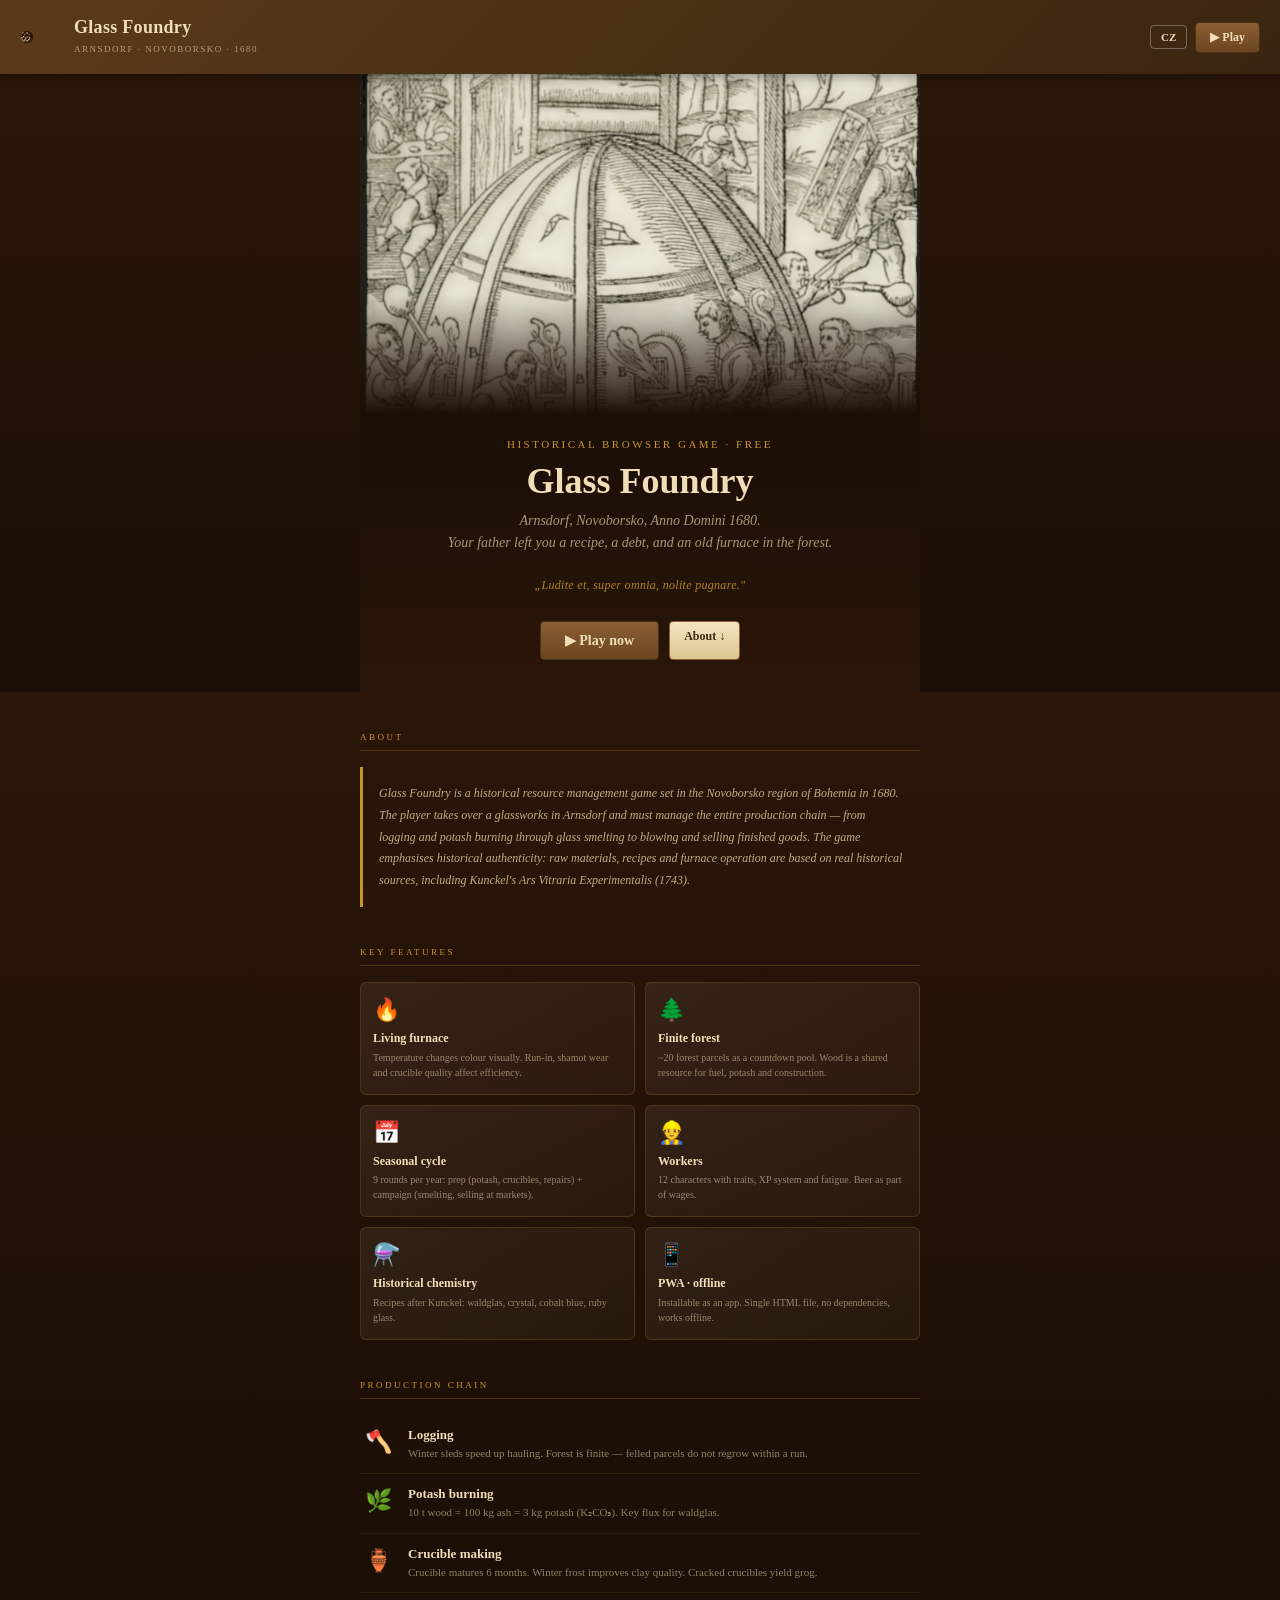
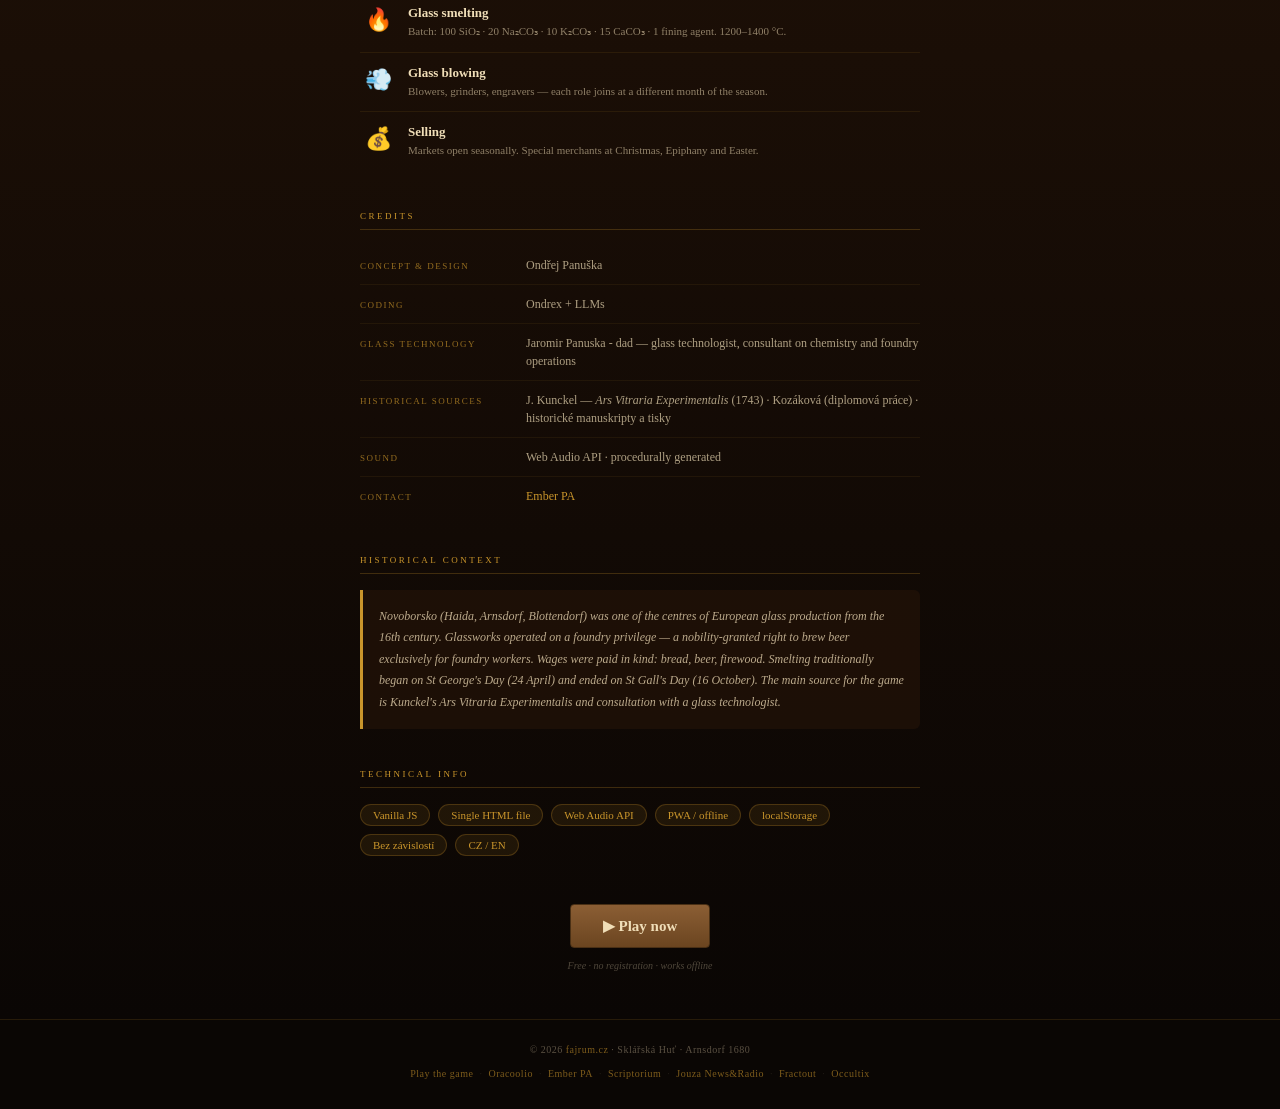
==== about.html @ 813b43d5 "Update about.html" ====
<!DOCTYPE html>
<html lang="cs">
<head>
<meta charset="UTF-8">
<meta name="viewport" content="width=device-width, initial-scale=1.0">

<!-- SEO -->
<title>Sklářská Huť — Středověká sklářská strategie | fajrum.cz</title>
<meta name="description" content="Sklářská Huť je prohlížečová historická hra zasazená do Novoborska roku 1680. Buduj sklárnu od těžby dřeva a písku až po prodej luxusního skla. Zdarma, bez instalace.">
<meta name="keywords" content="sklářská huť, historická hra, sklářství, středověká strategie, Novoborsko, Arnsdorf, resource management, browser game, česká hra">
<meta name="author" content="fajrum.cz">
<meta name="robots" content="index, follow">
<link rel="canonical" href="https://fajrum.cz/about.html">

<!-- Open Graph -->
<meta property="og:type" content="website">
<meta property="og:url" content="https://fajrum.cz/about.html">
<meta property="og:title" content="Sklářská Huť — Středověká sklářská strategie">
<meta property="og:description" content="Buduj sklárnu v Arnsdorfu roku 1680. Od těžby dřeva po luxusní benátské sklo. Historicky autentická browser hra zdarma.">
<meta property="og:image" content="https://fajrum.cz/intro.jpg">
<meta property="og:locale" content="cs_CZ">
<meta property="og:locale:alternate" content="en_US">
<meta property="og:site_name" content="fajrum.cz">

<!-- Twitter Card -->
<meta name="twitter:card" content="summary_large_image">
<meta name="twitter:title" content="Sklářská Huť — Středověká sklářská strategie">
<meta name="twitter:description" content="Buduj sklárnu v Arnsdorfu roku 1680. Browser hra zdarma.">
<meta name="twitter:image" content="https://fajrum.cz/intro.jpg">

<!-- PWA -->
<link rel="manifest" href="manifest.json">
<meta name="theme-color" content="#3a2510">
<link rel="apple-touch-icon" href="icons/icon-192.png">

<!-- Structured Data -->
<script type="application/ld+json">
{
  "@context": "https://schema.org",
  "@type": "VideoGame",
  "name": "Sklářská Huť",
  "description": "Historická resource management hra zasazená do Novoborska roku 1680. Buduj sklárnu od těžby dřeva a výroby potaše až po foukání a prodej luxusního skla.",
  "url": "https://fajrum.cz/",
  "genre": ["Strategy", "Simulation", "Historical"],
  "gamePlatform": "Web Browser",
  "applicationCategory": "Game",
  "operatingSystem": "Any",
  "offers": {
    "@type": "Offer",
    "price": "0",
    "priceCurrency": "CZK"
  },
  "author": {
    "@type": "Organization",
    "name": "fajrum.cz",
    "url": "https://fajrum.cz"
  },
  "inLanguage": ["cs", "en"],
  "image": "https://fajrum.cz/intro.jpg"
}
</script>

<style>
:root {
  --bg: #f4e4c1;
  --bg2: #e8d5a3;
  --ink: #3a2a14;
  --warm: #8b5e34;
  --gold: #c9952b;
  --dark: #2a1608;
  --light: #f0deb8;
  --ok: #4a7a3a;
}

* { box-sizing: border-box; margin: 0; padding: 0; }

body {
  background: var(--dark);
  color: var(--ink);
  font-family: 'Palatino Linotype', 'Book Antiqua', Georgia, serif;
  min-height: 100vh;
}

/* ── HEADER ── */
.site-header {
  background: linear-gradient(135deg, #5a3a1a, #3a2510);
  padding: 16px 20px;
  display: flex;
  align-items: center;
  justify-content: space-between;
  position: sticky;
  top: 0;
  z-index: 100;
  box-shadow: 0 2px 12px rgba(0,0,0,.4);
}

.header-logo {
  display: flex;
  align-items: center;
  gap: 12px;
  text-decoration: none;
  color: var(--light);
}

.header-logo svg { width: 42px; height: 42px; flex-shrink: 0; }

.header-logo-text h1 {
  font-size: 18px;
  font-weight: 700;
  letter-spacing: 0.3px;
  line-height: 1.1;
}

.header-logo-text small {
  font-size: 9px;
  opacity: 0.6;
  letter-spacing: 1.5px;
  text-transform: uppercase;
}

.header-actions {
  display: flex;
  gap: 8px;
  align-items: center;
}

.btn {
  padding: 7px 14px;
  border-radius: 4px;
  border: 1px solid var(--warm);
  background: linear-gradient(180deg, var(--bg), #dcc690);
  color: var(--ink);
  cursor: pointer;
  font-family: inherit;
  font-size: 12px;
  font-weight: 600;
  text-decoration: none;
  display: inline-block;
  transition: filter .15s;
}

.btn:hover { filter: brightness(1.08); }

.btn-primary {
  background: linear-gradient(180deg, var(--warm), #6b4520);
  color: var(--light);
  border-color: #4a3015;
}

.lang-btn {
  background: transparent;
  border: 1px solid rgba(255,255,255,.3);
  color: var(--light);
  padding: 5px 10px;
  font-size: 11px;
}

/* ── HERO ── */
.hero {
  background: linear-gradient(180deg, var(--dark) 0%, #1a0e06 100%);
  padding: 0;
  display: flex;
  flex-direction: column;
  align-items: center;
}

.hero-image-wrap {
  width: 100%;
  max-width: 560px;
  position: relative;
  overflow: hidden;
}

.hero-image-wrap img {
  width: 100%;
  display: block;
  max-height: 340px;
  object-fit: cover;
  object-position: center 30%;
}

.hero-image-wrap::after {
  content: '';
  position: absolute;
  bottom: 0; left: 0; right: 0;
  height: 120px;
  background: linear-gradient(transparent, #1a0e06);
}

.hero-text {
  background: linear-gradient(180deg, #1a0e06, var(--dark));
  width: 100%;
  max-width: 560px;
  padding: 24px 24px 32px;
  text-align: center;
}

.hero-tagline {
  font-size: 11px;
  letter-spacing: 2.5px;
  text-transform: uppercase;
  color: var(--gold);
  margin-bottom: 12px;
}

.hero-title {
  font-size: 36px;
  color: var(--light);
  line-height: 1.1;
  margin-bottom: 8px;
}

.hero-subtitle {
  font-size: 14px;
  color: rgba(240,222,184,.65);
  line-height: 1.6;
  margin-bottom: 24px;
  font-style: italic;
}

.hero-quote {
  font-size: 12px;
  color: var(--gold);
  font-style: italic;
  letter-spacing: 0.3px;
  margin-bottom: 28px;
  opacity: .85;
}

.hero-cta {
  display: flex;
  gap: 10px;
  justify-content: center;
  flex-wrap: wrap;
}

/* ── MAIN CONTENT ── */
.main {
  background: linear-gradient(180deg, var(--dark), #0a0604);
  padding: 0 16px 48px;
  display: flex;
  flex-direction: column;
  align-items: center;
}

.section {
  width: 100%;
  max-width: 560px;
  margin-top: 40px;
}

.section-label {
  font-size: 9px;
  letter-spacing: 2.5px;
  text-transform: uppercase;
  color: var(--gold);
  margin-bottom: 16px;
  padding-bottom: 8px;
  border-bottom: 1px solid rgba(201,149,43,.25);
}

/* Karty vlastností */
.features {
  display: grid;
  grid-template-columns: 1fr 1fr;
  gap: 10px;
}

.feature-card {
  background: linear-gradient(145deg, rgba(244,228,193,.08), rgba(232,213,163,.04));
  border: 1px solid rgba(201,149,43,.2);
  border-radius: 6px;
  padding: 14px 12px;
}

.feature-icon { font-size: 22px; margin-bottom: 8px; }

.feature-title {
  font-size: 12px;
  font-weight: 700;
  color: var(--light);
  margin-bottom: 4px;
  line-height: 1.2;
}

.feature-desc {
  font-size: 10px;
  color: rgba(240,222,184,.55);
  line-height: 1.5;
}

/* Timeline výroby */
.chain {
  display: flex;
  flex-direction: column;
  gap: 0;
}

.chain-step {
  display: flex;
  align-items: flex-start;
  gap: 12px;
  padding: 12px 0;
  border-bottom: 1px solid rgba(201,149,43,.1);
}

.chain-step:last-child { border-bottom: none; }

.chain-icon {
  font-size: 22px;
  width: 36px;
  flex-shrink: 0;
  text-align: center;
  margin-top: 2px;
}

.chain-body {}

.chain-title {
  font-size: 13px;
  font-weight: 700;
  color: var(--light);
  margin-bottom: 2px;
}

.chain-desc {
  font-size: 11px;
  color: rgba(240,222,184,.55);
  line-height: 1.5;
}

/* Historický kontext */
.history-block {
  background: rgba(42,22,8,.5);
  border-left: 3px solid var(--gold);
  border-radius: 0 6px 6px 0;
  padding: 16px;
  font-size: 12px;
  line-height: 1.8;
  color: rgba(240,222,184,.75);
  font-style: italic;
}

/* Technické info */
.tech-list {
  display: flex;
  flex-wrap: wrap;
  gap: 8px;
}

.tech-pill {
  background: rgba(201,149,43,.1);
  border: 1px solid rgba(201,149,43,.25);
  border-radius: 20px;
  padding: 4px 12px;
  font-size: 11px;
  color: var(--gold);
}

/* Footer */
.site-footer {
  background: #0a0604;
  border-top: 1px solid rgba(201,149,43,.15);
  padding: 24px 20px;
  text-align: center;
  font-size: 10px;
  color: rgba(240,222,184,.35);
  letter-spacing: 0.5px;
}

.site-footer a {
  color: rgba(201,149,43,.6);
  text-decoration: none;
  transition: color .2s, text-shadow .2s;
}

.site-footer a:hover {
  color: #f0deb8;
  text-shadow: 0 0 8px rgba(201,149,43,.7), 0 0 20px rgba(201,149,43,.3);
}

.footer-links {
  display: flex;
  flex-wrap: wrap;
  justify-content: center;
  margin-top: 8px;
  line-height: 2.2;
}

.footer-sep {
  margin: 0 6px;
  opacity: .25;
}

/* Credits */
.credits-grid {
  display: flex;
  flex-direction: column;
}

.credit-row {
  display: flex;
  align-items: baseline;
  gap: 16px;
  padding: 10px 0;
  border-bottom: 1px solid rgba(201,149,43,.08);
  font-size: 12px;
}

.credit-row:last-child { border-bottom: none; }

.credit-role {
  min-width: 150px;
  flex-shrink: 0;
  font-size: 9px;
  letter-spacing: 1.5px;
  text-transform: uppercase;
  color: var(--gold);
  opacity: .7;
}

.credit-name {
  color: rgba(240,222,184,.7);
  line-height: 1.5;
}

.credit-name a {
  color: var(--gold);
  text-decoration: none;
  transition: color .2s, text-shadow .2s;
}

.credit-name a:hover {
  color: #f0deb8;
  text-shadow: 0 0 8px rgba(201,149,43,.6);
}

@media (max-width: 400px) {
  .features { grid-template-columns: 1fr; }
  .hero-title { font-size: 28px; }
}
</style>
</head>
<body>

<!-- HEADER -->
<header class="site-header">
  <a href="index.html" class="header-logo" aria-label="Sklářská Huť — domů">
    <svg viewBox="0 0 320 108" xmlns="http://www.w3.org/2000/svg">
      <defs><clipPath id="crcA"><circle cx="54" cy="54" r="48"/></clipPath></defs>
      <circle cx="54" cy="54" r="48" fill="#2a1608"/>
      <g clip-path="url(#crcA)">
        <g stroke="#c9952b" stroke-width="1.4" fill="none">
          <line x1="20" y1="22" x2="36" y2="35"/><line x1="36" y1="35" x2="54" y2="24"/>
          <line x1="54" y1="24" x2="72" y2="35"/><line x1="36" y1="35" x2="28" y2="52"/>
          <line x1="28" y1="52" x2="14" y2="60"/><line x1="28" y1="52" x2="44" y2="62"/>
          <line x1="44" y1="62" x2="58" y2="52"/><line x1="58" y1="52" x2="72" y2="60"/>
          <line x1="58" y1="52" x2="72" y2="35"/><line x1="44" y1="62" x2="38" y2="76"/>
          <line x1="38" y1="76" x2="54" y2="82"/><line x1="54" y1="82" x2="68" y2="74"/>
          <line x1="68" y1="74" x2="72" y2="60"/><line x1="14" y1="60" x2="16" y2="76"/>
          <line x1="16" y1="76" x2="30" y2="84"/><line x1="30" y1="84" x2="38" y2="76"/>
        </g>
        <g fill="#f0deb8" stroke="#1a0e06" stroke-width="0.9">
          <circle cx="20" cy="22" r="6"/><circle cx="54" cy="24" r="6"/>
          <circle cx="28" cy="52" r="6"/><circle cx="14" cy="60" r="6"/>
          <circle cx="44" cy="62" r="6"/><circle cx="72" cy="60" r="6"/>
          <circle cx="38" cy="76" r="6"/><circle cx="54" cy="82" r="6"/>
          <circle cx="68" cy="74" r="6"/><circle cx="16" cy="76" r="6"/>
          <circle cx="30" cy="84" r="6"/>
        </g>
        <g fill="#c9952b">
          <circle cx="36" cy="35" r="4"/><circle cx="72" cy="35" r="4"/>
          <circle cx="58" cy="52" r="4"/><circle cx="54" cy="82" r="4"/>
        </g>
      </g>
      <circle cx="54" cy="54" r="48" fill="none" stroke="#8b5e34" stroke-width="1.5"/>
    </svg>
    <div class="header-logo-text">
      <h1 id="hdr-title">Sklářská Huť</h1>
      <small id="hdr-sub">Arnsdorf · Novoborsko · 1680</small>
    </div>
  </a>
  <div class="header-actions">
    <button class="btn lang-btn" onclick="toggleLang()" id="lang-toggle">EN</button>
    <a href="index.html" class="btn btn-primary" id="play-btn">▶ Hrát</a>
  </div>
</header>

<!-- HERO -->
<section class="hero">
  <div class="hero-image-wrap">
    <img src="intro.jpg" alt="Historická rytina středověké sklářské hutě" width="560" height="480"
         onerror="this.parentElement.style.display='none'">
  </div>
  <div class="hero-text">
    <div class="hero-tagline" id="hero-tagline">Historická browser hra · zdarma</div>
    <h2 class="hero-title" id="hero-title">Sklářská Huť</h2>
    <p class="hero-subtitle" id="hero-subtitle">
      Arnsdorf, Novoborsko, Anno Domini 1680.<br>
      Otec ti zanechal recept, dluh a starou pec v lese.
    </p>
    <p class="hero-quote">„Ludite et, super omnia, nolite pugnare."</p>
    <div class="hero-cta">
      <a href="index.html" class="btn btn-primary" style="font-size:14px;padding:10px 24px;" id="cta-play">▶ Spustit hru</a>
      <a href="#about" class="btn" id="cta-about">O hře ↓</a>
    </div>
  </div>
</section>

<!-- MAIN -->
<main class="main" id="about">

  <!-- O hře -->
  <div class="section">
    <div class="section-label" id="sec-about-label">O hře</div>
    <div class="history-block" id="about-text">
      Sklářská Huť je historická resource management hra zasazená do severočeského Novoborska
      roku 1680. Hráč přebírá vedení sklárny v Arnsdorfu a musí zvládnout celý výrobní řetězec —
      od těžby dřeva a výroby potaše přes tavení skloviny až po foukání a prodej hotových výrobků.
      Hra klade důraz na historickou autentičnost: suroviny, receptury i provoz pece vycházejí
      ze skutečných historických pramenů, včetně Kunckelovy <em>Ars Vitraria Experimentalis</em> (1743).
    </div>
  </div>

  <!-- Klíčové vlastnosti -->
  <div class="section">
    <div class="section-label" id="sec-features-label">Klíčové vlastnosti</div>
    <div class="features">
      <div class="feature-card">
        <div class="feature-icon">🔥</div>
        <div class="feature-title" id="f1-title">Živá pec</div>
        <div class="feature-desc" id="f1-desc">Teplota vizuálně mění barvu. Zaběhnutost, šamot a kvalita pánve ovlivňují účinnost.</div>
      </div>
      <div class="feature-card">
        <div class="feature-icon">🌲</div>
        <div class="feature-title" id="f2-title">Konečný les</div>
        <div class="feature-desc" id="f2-desc">~20 parcel lesa jako odpočítávající zásobník. Dřevo je sdílený zdroj pro palivo, potaš i stavbu.</div>
      </div>
      <div class="feature-card">
        <div class="feature-icon">📅</div>
        <div class="feature-title" id="f3-title">Sezónní cyklus</div>
        <div class="feature-desc" id="f3-desc">9 kol ročně: příprava (potaš, pánve, opravy) + kampaň (tavení, prodej na trzích).</div>
      </div>
      <div class="feature-card">
        <div class="feature-icon">👷</div>
        <div class="feature-title" id="f4-title">Dělníci</div>
        <div class="feature-desc" id="f4-desc">12 postav s vlastnostmi, XP systémem a únavou. Pivo jako součást mzdy.</div>
      </div>
      <div class="feature-card">
        <div class="feature-icon">⚗️</div>
        <div class="feature-title" id="f5-title">Historická chemie</div>
        <div class="feature-desc" id="f5-desc">Receptury dle Kunckela: waldglas, křišťál, kobaltová modř, rubínové sklo.</div>
      </div>
      <div class="feature-card">
        <div class="feature-icon">📱</div>
        <div class="feature-title" id="f6-title">PWA · offline</div>
        <div class="feature-desc" id="f6-desc">Instalovatelná jako app. Jeden HTML soubor, žádné závislosti, funguje offline.</div>
      </div>
    </div>
  </div>

  <!-- Výrobní řetězec -->
  <div class="section">
    <div class="section-label" id="sec-chain-label">Výrobní řetězec</div>
    <div class="chain">
      <div class="chain-step">
        <div class="chain-icon">🪓</div>
        <div class="chain-body">
          <div class="chain-title" id="c1-title">Těžba dřeva</div>
          <div class="chain-desc" id="c1-desc">Zimní sáně zrychlují svoz. Les je konečný — každá pokácená parcela se nepromítne zpět.</div>
        </div>
      </div>
      <div class="chain-step">
        <div class="chain-icon">🌿</div>
        <div class="chain-body">
          <div class="chain-title" id="c2-title">Výpal potaše</div>
          <div class="chain-desc" id="c2-desc">10 t dřeva = 100 kg popele = 3 kg potaše (K₂CO₃). Klíčové tavivo pro waldglas.</div>
        </div>
      </div>
      <div class="chain-step">
        <div class="chain-icon">🏺</div>
        <div class="chain-body">
          <div class="chain-title" id="c3-title">Výroba pánví</div>
          <div class="chain-desc" id="c3-desc">Pánev zraje 6 měsíců. Zimní výpal v mrazu zvyšuje kvalitu jílu. Prasklé pánve dávají grog.</div>
        </div>
      </div>
      <div class="chain-step">
        <div class="chain-icon">🔥</div>
        <div class="chain-body">
          <div class="chain-title" id="c4-title">Tavení skloviny</div>
          <div class="chain-desc" id="c4-desc">Kmen: 100 SiO₂ · 20 Na₂CO₃ · 10 K₂CO₃ · 15 CaCO₃ · 1 čeřivo. Teplota 1200–1400 °C.</div>
        </div>
      </div>
      <div class="chain-step">
        <div class="chain-icon">💨</div>
        <div class="chain-body">
          <div class="chain-title" id="c5-title">Foukání</div>
          <div class="chain-desc" id="c5-desc">Foukači, brusiči, rytci — každá role nastupuje v jiném měsíci sezóny.</div>
        </div>
      </div>
      <div class="chain-step">
        <div class="chain-icon">💰</div>
        <div class="chain-body">
          <div class="chain-title" id="c6-title">Prodej</div>
          <div class="chain-desc" id="c6-desc">Trhy se otevírají sezónně. Speciální kupci na Vánoce, Tři krále a Velikonoce.</div>
        </div>
      </div>
    </div>
  </div>

  <!-- Credits -->
  <div class="section" id="credits">
    <div class="section-label" id="sec-credits-label">Credits</div>
    <div class="credits-grid">
      <div class="credit-row">
        <span class="credit-role" id="cr1-role">Nápad &amp; design</span>
        <span class="credit-name">Ondřej Panuška</span>
      </div>
      <div class="credit-row">
        <span class="credit-role" id="cr2-role">Kódování</span>
        <span class="credit-name">Ondrex + LLMs</span>
      </div>
      <div class="credit-row">
        <span class="credit-role" id="cr3-role">Technologie skla</span>
        <span class="credit-name" id="cr3-name">Jaromír Panuška - tatínek — sklářský technolog, konzultant chemie a provozu hutě</span>
      </div>
      <div class="credit-row">
        <span class="credit-role" id="cr4-role">Historické prameny</span>
        <span class="credit-name">J. Kunckel — <em>Ars Vitraria Experimentalis</em> (1743) · Kozáková (diplomová práce) · historické manuskripty a tisky</span>
      </div>
      <div class="credit-row">
        <span class="credit-role" id="cr5-role">Zvuk</span>
        <span class="credit-name" id="cr5-name">Web Audio API · procedurálně generovaný</span>
      </div>
      <div class="credit-row">
        <span class="credit-role" id="cr6-role">Kontakt</span>
        <span class="credit-name"><a href="https://ember-pa.cz" target="_blank" rel="noopener">Ember PA</a></span>
      </div>
    </div>
  </div>

  <!-- Historický kontext -->
  <div class="section">
    <div class="section-label" id="sec-hist-label">Historický kontext</div>
    <div class="history-block" id="hist-text">
      Novoborsko (Haida, Arnsdorf, Blottendorf) bylo od 16. století jedním z center evropské
      sklářské výroby. Sklárny fungovaly na hutním privilegiu — šlechtou udělené právo vařit pivo
      výhradně pro hutní dělníky. Mzdy byly vypláceny naturálně: chléb, pivo, dřevo.
      Tavení začínalo tradičně na sv. Jiří (24. dubna) a končilo na sv. Havla (16. října).
      Hlavním pramenem hry je Kunckelova <em>Ars Vitraria Experimentalis</em> a konzultace
      s technologem skla.
    </div>
  </div>

  <!-- Tech -->
  <div class="section">
    <div class="section-label" id="sec-tech-label">Technické info</div>
    <div class="tech-list">
      <span class="tech-pill">Vanilla JS</span>
      <span class="tech-pill">Single HTML file</span>
      <span class="tech-pill">Web Audio API</span>
      <span class="tech-pill">PWA / offline</span>
      <span class="tech-pill">localStorage</span>
      <span class="tech-pill">Bez závislostí</span>
      <span class="tech-pill">CZ / EN</span>
    </div>
  </div>

  <!-- CTA -->
  <div class="section" style="text-align:center;margin-top:48px;">
    <a href="index.html" class="btn btn-primary" style="font-size:15px;padding:12px 32px;" id="cta-bottom">▶ Spustit hru</a>
    <p style="margin-top:12px;font-size:10px;color:rgba(240,222,184,.3);font-style:italic;">
      <span id="cta-note">Zdarma · bez registrace · funguje offline</span>
    </p>
  </div>

</main>

<footer class="site-footer">
  <div>© 2026 <a href="https://fajrum.cz">fajrum.cz</a> · Sklářská Huť · Arnsdorf 1680</div>
  <div class="footer-links">
    <a href="index.html" id="footer-play">Hrát hru</a>
    <span class="footer-sep">·</span>
    <a href="https://oracoolio.com/" target="_blank" rel="noopener">Oracoolio</a>
    <span class="footer-sep">·</span>
    <a href="https://ember-pa.cz/" target="_blank" rel="noopener">Ember PA</a>
    <span class="footer-sep">·</span>
    <a href="https://myscriptorium.cz/" target="_blank" rel="noopener">Scriptorium</a>
    <span class="footer-sep">·</span>
    <a href="https://newsandradio.cz" target="_blank" rel="noopener">Jouza News&amp;Radio</a>
    <span class="footer-sep">·</span>
    <a href="https://fractout.com/" target="_blank" rel="noopener">Fractout</a>
    <span class="footer-sep">·</span>
    <a href="https://occultix.app/" target="_blank" rel="noopener">Occultix</a>
  </div>
</footer>

<script>
const T = {
  cs: {
    'hdr-title': 'Sklářská Huť',
    'hdr-sub': 'Arnsdorf · Novoborsko · 1680',
    'play-btn': '▶ Hrát',
    'hero-tagline': 'Historická browser hra · zdarma',
    'hero-title': 'Sklářská Huť',
    'hero-subtitle': 'Arnsdorf, Novoborsko, Anno Domini 1680.<br>Otec ti zanechal recept, dluh a starou pec v lese.',
    'cta-play': '▶ Spustit hru',
    'cta-about': 'O hře ↓',
    'sec-about-label': 'O hře',
    'about-text': 'Sklářská Huť je historická resource management hra zasazená do severočeského Novoborska roku 1680. Hráč přebírá vedení sklárny v Arnsdorfu a musí zvládnout celý výrobní řetězec — od těžby dřeva a výroby potaše přes tavení skloviny až po foukání a prodej hotových výrobků. Hra klade důraz na historickou autentičnost: suroviny, receptury i provoz pece vycházejí ze skutečných historických pramenů, včetně Kunckelovy <em>Ars Vitraria Experimentalis</em> (1743).',
    'sec-features-label': 'Klíčové vlastnosti',
    'f1-title': 'Živá pec', 'f1-desc': 'Teplota vizuálně mění barvu. Zaběhnutost, šamot a kvalita pánve ovlivňují účinnost.',
    'f2-title': 'Konečný les', 'f2-desc': '~20 parcel lesa jako odpočítávající zásobník. Dřevo je sdílený zdroj pro palivo, potaš i stavbu.',
    'f3-title': 'Sezónní cyklus', 'f3-desc': '9 kol ročně: příprava (potaš, pánve, opravy) + kampaň (tavení, prodej na trzích).',
    'f4-title': 'Dělníci', 'f4-desc': '12 postav s vlastnostmi, XP systémem a únavou. Pivo jako součást mzdy.',
    'f5-title': 'Historická chemie', 'f5-desc': 'Receptury dle Kunckela: waldglas, křišťál, kobaltová modř, rubínové sklo.',
    'f6-title': 'PWA · offline', 'f6-desc': 'Instalovatelná jako app. Jeden HTML soubor, žádné závislosti, funguje offline.',
    'sec-chain-label': 'Výrobní řetězec',
    'c1-title': 'Těžba dřeva', 'c1-desc': 'Zimní sáně zrychlují svoz. Les je konečný — každá pokácená parcela se nepromítne zpět.',
    'c2-title': 'Výpal potaše', 'c2-desc': '10 t dřeva = 100 kg popele = 3 kg potaše (K₂CO₃). Klíčové tavivo pro waldglas.',
    'c3-title': 'Výroba pánví', 'c3-desc': 'Pánev zraje 6 měsíců. Zimní výpal v mrazu zvyšuje kvalitu jílu. Prasklé pánve dávají grog.',
    'c4-title': 'Tavení skloviny', 'c4-desc': 'Kmen: 100 SiO₂ · 20 Na₂CO₃ · 10 K₂CO₃ · 15 CaCO₃ · 1 čeřivo. Teplota 1200–1400 °C.',
    'c5-title': 'Foukání', 'c5-desc': 'Foukači, brusiči, rytci — každá role nastupuje v jiném měsíci sezóny.',
    'c6-title': 'Prodej', 'c6-desc': 'Trhy se otevírají sezónně. Speciální kupci na Vánoce, Tři krále a Velikonoce.',
    'sec-hist-label': 'Historický kontext',
    'hist-text': 'Novoborsko (Haida, Arnsdorf, Blottendorf) bylo od 16. století jedním z center evropské sklářské výroby. Sklárny fungovaly na hutním privilegiu — šlechtou udělené právo vařit pivo výhradně pro hutní dělníky. Mzdy byly vypláceny naturálně: chléb, pivo, dřevo. Tavení začínalo tradičně na sv. Jiří (24. dubna) a končilo na sv. Havla (16. října). Hlavním pramenem hry je Kunckelova <em>Ars Vitraria Experimentalis</em> a konzultace s technologem skla.',
    'sec-tech-label': 'Technické info',
    'cta-bottom': '▶ Spustit hru',
    'cta-note': 'Zdarma · bez registrace · funguje offline',
    'footer-play': 'Hrát hru',
    'lang-toggle': 'EN',
    'play-btn-lbl': '▶ Hrát',
    'sec-credits-label': 'Credits',
    'cr1-role': 'Nápad & design',
    'cr2-role': 'Kódování',
    'cr3-role': 'Technologie skla',
    'cr3-name': 'Jaromír Panuška - tatínek — sklářský technolog, konzultant chemie a provozu hutě',
    'cr4-role': 'Historické prameny',
    'cr5-role': 'Zvuk',
    'cr5-name': 'Web Audio API · procedurálně generovaný',
    'cr6-role': 'Kontakt',
  },
  en: {
    'hdr-title': 'Glass Foundry',
    'hdr-sub': 'Arnsdorf · Novoborsko · 1680',
    'play-btn': '▶ Play',
    'hero-tagline': 'Historical browser game · free',
    'hero-title': 'Glass Foundry',
    'hero-subtitle': 'Arnsdorf, Novoborsko, Anno Domini 1680.<br>Your father left you a recipe, a debt, and an old furnace in the forest.',
    'cta-play': '▶ Play now',
    'cta-about': 'About ↓',
    'sec-about-label': 'About',
    'about-text': 'Glass Foundry is a historical resource management game set in the Novoborsko region of Bohemia in 1680. The player takes over a glassworks in Arnsdorf and must manage the entire production chain — from logging and potash burning through glass smelting to blowing and selling finished goods. The game emphasises historical authenticity: raw materials, recipes and furnace operation are based on real historical sources, including Kunckel\'s <em>Ars Vitraria Experimentalis</em> (1743).',
    'sec-features-label': 'Key features',
    'f1-title': 'Living furnace', 'f1-desc': 'Temperature changes colour visually. Run-in, shamot wear and crucible quality affect efficiency.',
    'f2-title': 'Finite forest', 'f2-desc': '~20 forest parcels as a countdown pool. Wood is a shared resource for fuel, potash and construction.',
    'f3-title': 'Seasonal cycle', 'f3-desc': '9 rounds per year: prep (potash, crucibles, repairs) + campaign (smelting, selling at markets).',
    'f4-title': 'Workers', 'f4-desc': '12 characters with traits, XP system and fatigue. Beer as part of wages.',
    'f5-title': 'Historical chemistry', 'f5-desc': 'Recipes after Kunckel: waldglas, crystal, cobalt blue, ruby glass.',
    'f6-title': 'PWA · offline', 'f6-desc': 'Installable as an app. Single HTML file, no dependencies, works offline.',
    'sec-chain-label': 'Production chain',
    'c1-title': 'Logging', 'c1-desc': 'Winter sleds speed up hauling. Forest is finite — felled parcels do not regrow within a run.',
    'c2-title': 'Potash burning', 'c2-desc': '10 t wood = 100 kg ash = 3 kg potash (K₂CO₃). Key flux for waldglas.',
    'c3-title': 'Crucible making', 'c3-desc': 'Crucible matures 6 months. Winter frost improves clay quality. Cracked crucibles yield grog.',
    'c4-title': 'Glass smelting', 'c4-desc': 'Batch: 100 SiO₂ · 20 Na₂CO₃ · 10 K₂CO₃ · 15 CaCO₃ · 1 fining agent. 1200–1400 °C.',
    'c5-title': 'Glass blowing', 'c5-desc': 'Blowers, grinders, engravers — each role joins at a different month of the season.',
    'c6-title': 'Selling', 'c6-desc': 'Markets open seasonally. Special merchants at Christmas, Epiphany and Easter.',
    'sec-hist-label': 'Historical context',
    'hist-text': 'Novoborsko (Haida, Arnsdorf, Blottendorf) was one of the centres of European glass production from the 16th century. Glassworks operated on a foundry privilege — a nobility-granted right to brew beer exclusively for foundry workers. Wages were paid in kind: bread, beer, firewood. Smelting traditionally began on St George\'s Day (24 April) and ended on St Gall\'s Day (16 October). The main source for the game is Kunckel\'s <em>Ars Vitraria Experimentalis</em> and consultation with a glass technologist.',
    'sec-tech-label': 'Technical info',
    'cta-bottom': '▶ Play now',
    'cta-note': 'Free · no registration · works offline',
    'footer-play': 'Play the game',
    'lang-toggle': 'CZ',
    'play-btn-lbl': '▶ Play',
    'sec-credits-label': 'Credits',
    'cr1-role': 'Concept & design',
    'cr2-role': 'Coding',
    'cr3-role': 'Glass technology',
    'cr3-name': 'Jaromir Panuska - dad — glass technologist, consultant on chemistry and foundry operations',
    'cr4-role': 'Historical sources',
    'cr5-role': 'Sound',
    'cr5-name': 'Web Audio API · procedurally generated',
    'cr6-role': 'Contact',
  }
};

let lang = navigator.language.startsWith('cs') ? 'cs' : 'en';

function applyLang() {
  document.documentElement.lang = lang;
  const d = T[lang];
  for (const [id, val] of Object.entries(d)) {
    const el = document.getElementById(id);
    if (!el) continue;
    if (id === 'hero-subtitle' || id === 'about-text' || id === 'hist-text') {
      el.innerHTML = val;
    } else {
      el.textContent = val;
    }
  }
  // Update meta description for crawlers (soft)
  document.querySelector('meta[name="description"]').content =
    lang === 'cs'
      ? 'Sklářská Huť je prohlížečová historická hra zasazená do Novoborska roku 1680. Buduj sklárnu od těžby dřeva a písku až po prodej luxusního skla. Zdarma, bez instalace.'
      : 'Glass Foundry is a historical browser game set in Bohemia in 1680. Build a glassworks from logging and sand to selling luxury glass. Free, no install required.';
}

function toggleLang() {
  lang = lang === 'cs' ? 'en' : 'cs';
  localStorage.setItem('sh_lang', lang);
  applyLang();
}

// Init
const saved = localStorage.getItem('sh_lang');
if (saved) lang = saved;
applyLang();
</script>
</body>
</html>
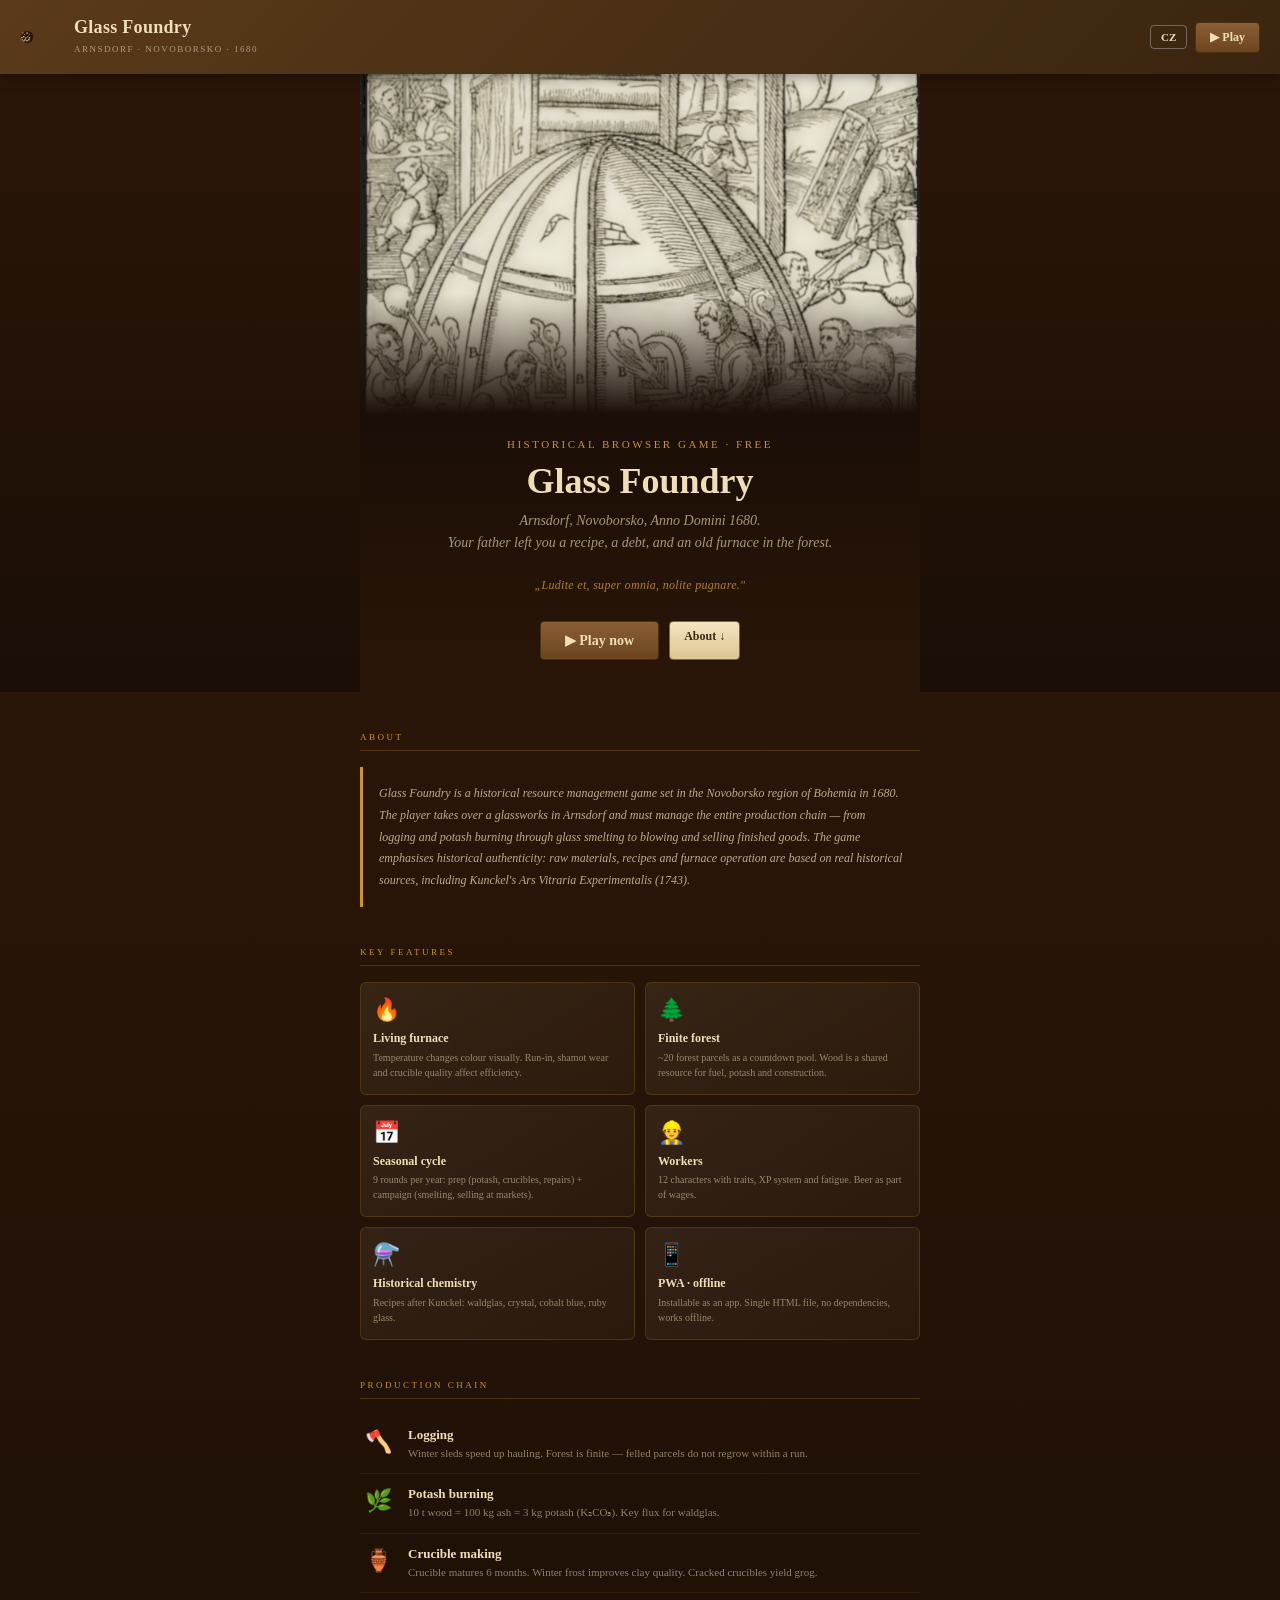
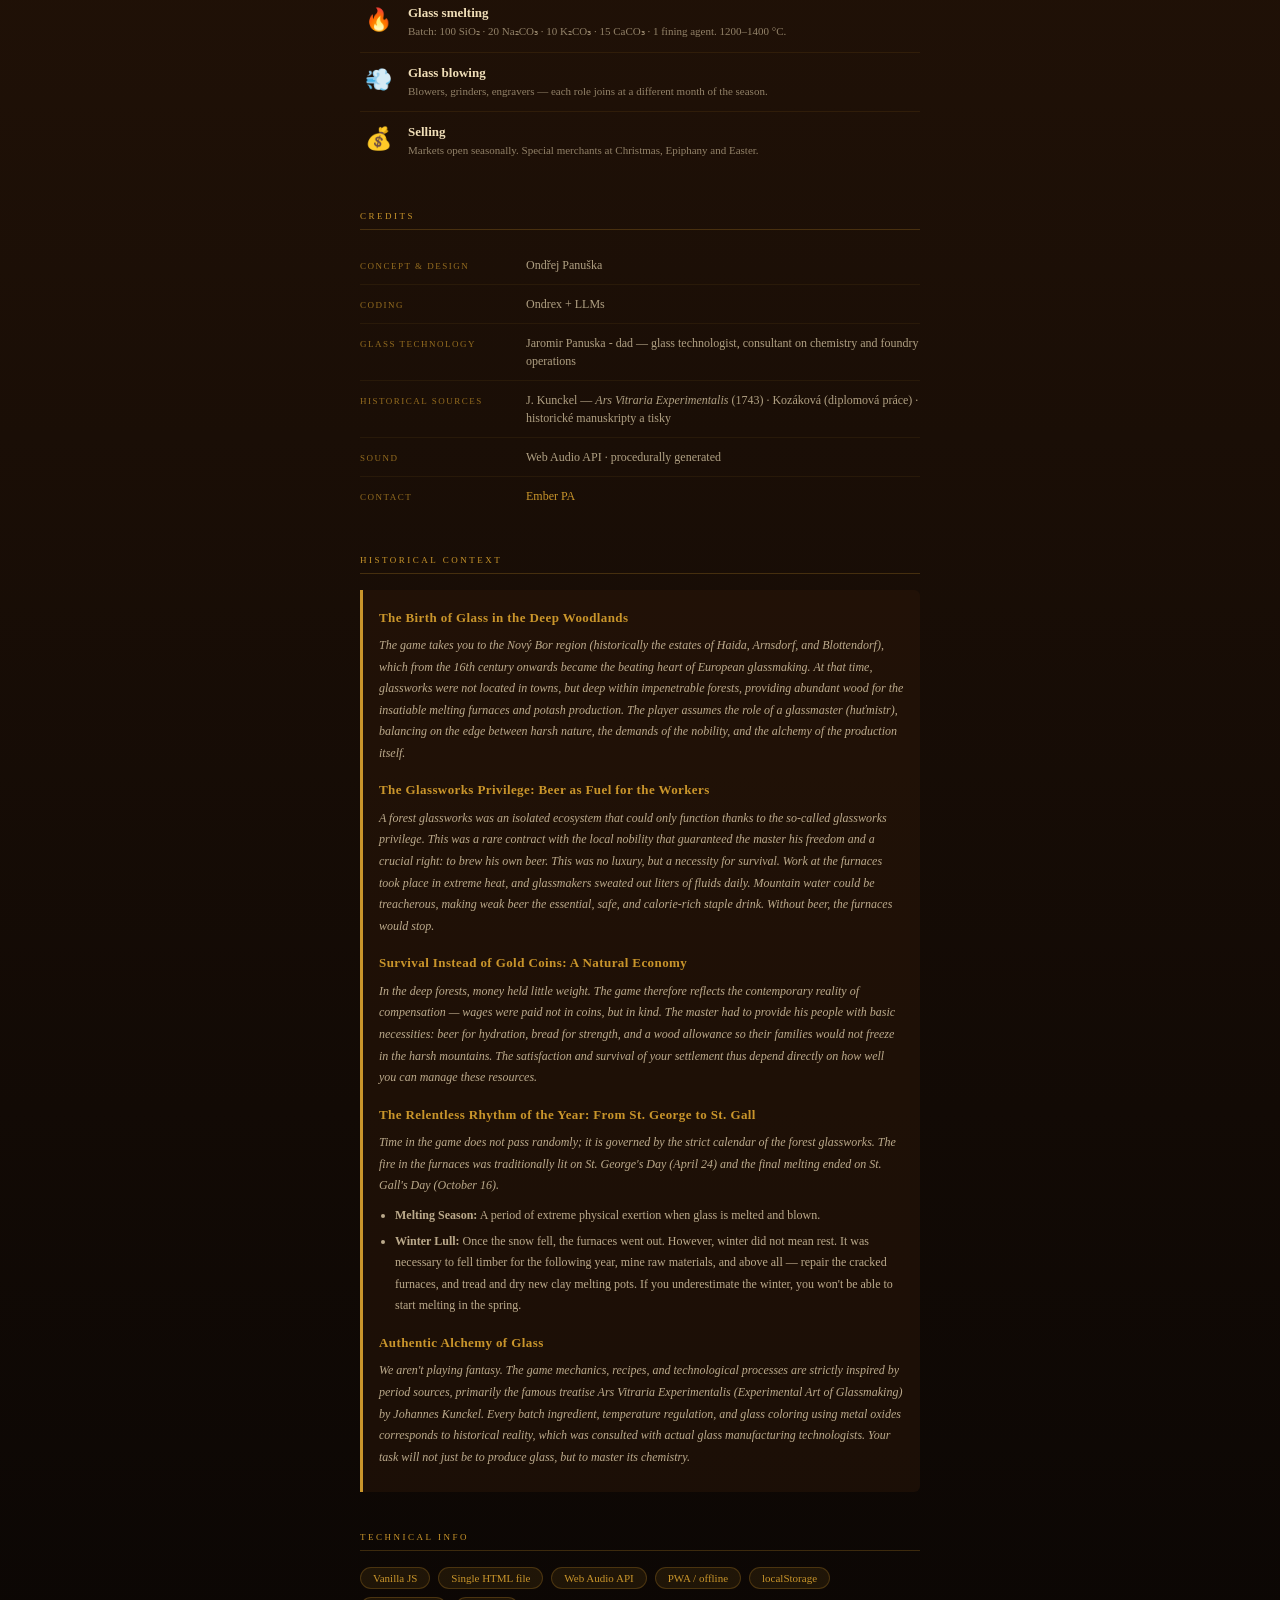
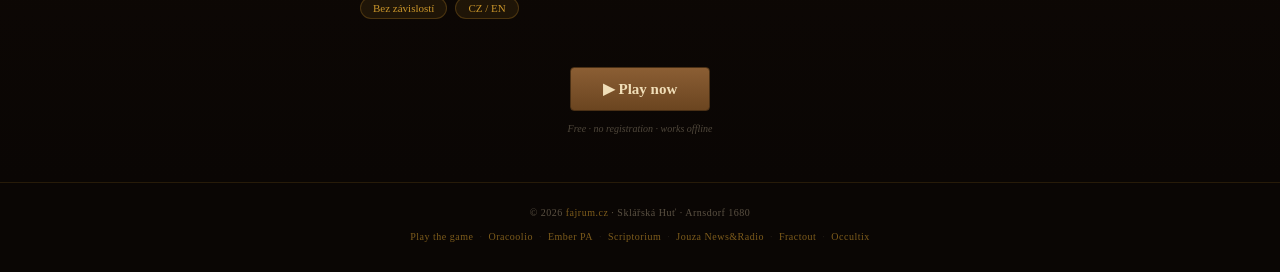
==== commit a8c85fea: "Update about.html" ====
--- a/about.html
+++ b/about.html
@@ -340,6 +340,22 @@
   color: rgba(240,222,184,.75);
   font-style: italic;
 }
+.history-block h3 {
+  font-size: 13px;
+  font-weight: 700;
+  color: var(--gold);
+  font-style: normal;
+  margin: 14px 0 6px;
+  letter-spacing: .4px;
+}
+.history-block h3:first-child { margin-top: 0; }
+.history-block p { margin: 0 0 8px; }
+.history-block ul {
+  margin: 4px 0 10px 16px;
+  padding: 0;
+  font-style: normal;
+}
+.history-block ul li { margin-bottom: 4px; }
 
 /* Technické info */
 .tech-list {
@@ -643,12 +659,7 @@
   <div class="section">
     <div class="section-label" id="sec-hist-label">Historický kontext</div>
     <div class="history-block" id="hist-text">
-      Novoborsko (Haida, Arnsdorf, Blottendorf) bylo od 16. století jedním z center evropské
-      sklářské výroby. Sklárny fungovaly na hutním privilegiu — šlechtou udělené právo vařit pivo
-      výhradně pro hutní dělníky. Mzdy byly vypláceny naturálně: chléb, pivo, dřevo.
-      Tavení začínalo tradičně na sv. Jiří (24. dubna) a končilo na sv. Havla (16. října).
-      Hlavním pramenem hry je Kunckelova <em>Ars Vitraria Experimentalis</em> a konzultace
-      s technologem skla.
+      Novoborsko (Haida, Arnsdorf, Blottendorf) bylo od 16. století jedním z center evropské sklářské výroby. Sklárny fungovaly na hutním privilegiu — šlechtou udělené právo vařit pivo výhradně pro hutní dělníky. Mzdy byly vypláceny naturálně: chléb, pivo, dřevo. Tavení začínalo tradičně na sv. Jiří (24. dubna) a končilo na sv. Havla (16. října). Hlavním pramenem hry je Kunckelova <em>Ars Vitraria Experimentalis</em> a konzultace s technologem skla.
     </div>
   </div>
 
@@ -723,7 +734,7 @@
     'c5-title': 'Foukání', 'c5-desc': 'Foukači, brusiči, rytci — každá role nastupuje v jiném měsíci sezóny.',
     'c6-title': 'Prodej', 'c6-desc': 'Trhy se otevírají sezónně. Speciální kupci na Vánoce, Tři krále a Velikonoce.',
     'sec-hist-label': 'Historický kontext',
-    'hist-text': 'Novoborsko (Haida, Arnsdorf, Blottendorf) bylo od 16. století jedním z center evropské sklářské výroby. Sklárny fungovaly na hutním privilegiu — šlechtou udělené právo vařit pivo výhradně pro hutní dělníky. Mzdy byly vypláceny naturálně: chléb, pivo, dřevo. Tavení začínalo tradičně na sv. Jiří (24. dubna) a končilo na sv. Havla (16. října). Hlavním pramenem hry je Kunckelova <em>Ars Vitraria Experimentalis</em> a konzultace s technologem skla.',
+    'hist-text': '<h3>Zrození skla v hlubokých hvozdech</h3><p>Hra vás zavede na Novoborsko (historicky panství Haida, Arnsdorf, Blottendorf), které se od 16. století stávalo tlukoucím srdcem evropského sklářství. Sklárny tehdy nestály ve městech, ale hluboko v neprostupných lesích, kde byl dostatek dřeva pro nenasytné tavicí pece a výrobu potaše. Hráč se ocitá v roli sklářského mistra (huťmistra), který balancuje na hraně mezi drsnou přírodou, požadavky vrchnosti a alchymií samotné výroby.</p><h3>Hutní privilegium: Pivo jako palivo pro dělníky</h3><p>Sklárna byla izolovaný ekosystém, který mohl fungovat jen díky tzv. hutnímu privilegiu. Byla to vzácná smlouva se šlechtou, která mistrovi zaručovala svobodu a klíčové právo: vařit vlastní pivo. Nešlo o žádný luxus, ale o nutnost k přežití. Práce u pecí probíhala v extrémním žáru a skláři vypotili litry tekutin denně. Voda v horách mohla být zrádná, a tak se slabé pivo stalo základním, bezpečným a kaloricky vydatným nápojem. Bez piva by se pece zastavily.</p><h3>Přežití místo zlaťáků: Naturální ekonomika</h3><p>V hlubokých lesích neměly peníze velkou váhu. Hra proto odráží tehdejší realitu odměňování – mzdy se nevyplácely v mincích, ale v naturáliích. Mistr musel svým lidem zajistit základní životní potřeby: pivo pro hydrataci, chléb pro sílu a deputátní dřevo, aby jejich rodiny v drsných horách nezmrzly. Spokojenost a přežití vaší osady je tak přímo závislá na tom, jak dobře tyto suroviny dokážete spravovat.</p><h3>Neúprosný rytmus roku: Od sv. Jiří po sv. Havla</h3><p>Čas ve hře neplyne náhodně, ale řídí se přísným kalendářem lesní huti. Oheň v pecích se tradičně zapaloval na svatého Jiří (24. dubna) a poslední tavení končilo na svatého Havla (16. října).</p><ul><li><strong>Tavicí sezóna:</strong> Období extrémního pracovního vypětí, kdy se taví a fouká sklo.</li><li><strong>Zimní útlum:</strong> Jakmile napadl sníh, pece vyhasly. Zima však neznamenala odpočinek. Bylo nutné kácet dřevo na další rok, těžit suroviny a především – opravovat rozpraskané pece a z hlíny šlapat a sušit nové tavicí pánve. Pokud zimu podceníte, na jaře nezačnete tavit.</li></ul><h3>Autentická alchymie skla</h3><p>Nehrajeme si na fantasy. Herní mechanismy, receptury a technologické postupy jsou striktně inspirovány dobovými prameny, především slavným spisem <em>Ars Vitraria Experimentalis</em> (Experimentální umění sklářské) od Johannese Kunckela. Každá přísada do kmene, regulace teploty a barvení skla oxidy kovů odpovídá historické realitě, která byla konzultována se skutečnými technology výroby skla. Vaším úkolem nebude jen sklo vyrobit, ale ovládnout jeho chemii.</p>',
     'sec-tech-label': 'Technické info',
     'cta-bottom': '▶ Spustit hru',
     'cta-note': 'Zdarma · bez registrace · funguje offline',
@@ -766,7 +777,7 @@
     'c5-title': 'Glass blowing', 'c5-desc': 'Blowers, grinders, engravers — each role joins at a different month of the season.',
     'c6-title': 'Selling', 'c6-desc': 'Markets open seasonally. Special merchants at Christmas, Epiphany and Easter.',
     'sec-hist-label': 'Historical context',
-    'hist-text': 'Novoborsko (Haida, Arnsdorf, Blottendorf) was one of the centres of European glass production from the 16th century. Glassworks operated on a foundry privilege — a nobility-granted right to brew beer exclusively for foundry workers. Wages were paid in kind: bread, beer, firewood. Smelting traditionally began on St George\'s Day (24 April) and ended on St Gall\'s Day (16 October). The main source for the game is Kunckel\'s <em>Ars Vitraria Experimentalis</em> and consultation with a glass technologist.',
+    'hist-text': '<h3>The Birth of Glass in the Deep Woodlands</h3><p>The game takes you to the Nový Bor region (historically the estates of Haida, Arnsdorf, and Blottendorf), which from the 16th century onwards became the beating heart of European glassmaking. At that time, glassworks were not located in towns, but deep within impenetrable forests, providing abundant wood for the insatiable melting furnaces and potash production. The player assumes the role of a glassmaster (huťmistr), balancing on the edge between harsh nature, the demands of the nobility, and the alchemy of the production itself.</p><h3>The Glassworks Privilege: Beer as Fuel for the Workers</h3><p>A forest glassworks was an isolated ecosystem that could only function thanks to the so-called glassworks privilege. This was a rare contract with the local nobility that guaranteed the master his freedom and a crucial right: to brew his own beer. This was no luxury, but a necessity for survival. Work at the furnaces took place in extreme heat, and glassmakers sweated out liters of fluids daily. Mountain water could be treacherous, making weak beer the essential, safe, and calorie-rich staple drink. Without beer, the furnaces would stop.</p><h3>Survival Instead of Gold Coins: A Natural Economy</h3><p>In the deep forests, money held little weight. The game therefore reflects the contemporary reality of compensation — wages were paid not in coins, but in kind. The master had to provide his people with basic necessities: beer for hydration, bread for strength, and a wood allowance so their families would not freeze in the harsh mountains. The satisfaction and survival of your settlement thus depend directly on how well you can manage these resources.</p><h3>The Relentless Rhythm of the Year: From St. George to St. Gall</h3><p>Time in the game does not pass randomly; it is governed by the strict calendar of the forest glassworks. The fire in the furnaces was traditionally lit on St. George\'s Day (April 24) and the final melting ended on St. Gall\'s Day (October 16).</p><ul><li><strong>Melting Season:</strong> A period of extreme physical exertion when glass is melted and blown.</li><li><strong>Winter Lull:</strong> Once the snow fell, the furnaces went out. However, winter did not mean rest. It was necessary to fell timber for the following year, mine raw materials, and above all — repair the cracked furnaces, and tread and dry new clay melting pots. If you underestimate the winter, you won\'t be able to start melting in the spring.</li></ul><h3>Authentic Alchemy of Glass</h3><p>We aren\'t playing fantasy. The game mechanics, recipes, and technological processes are strictly inspired by period sources, primarily the famous treatise <em>Ars Vitraria Experimentalis</em> (Experimental Art of Glassmaking) by Johannes Kunckel. Every batch ingredient, temperature regulation, and glass coloring using metal oxides corresponds to historical reality, which was consulted with actual glass manufacturing technologists. Your task will not just be to produce glass, but to master its chemistry.</p>',
     'sec-tech-label': 'Technical info',
     'cta-bottom': '▶ Play now',
     'cta-note': 'Free · no registration · works offline',
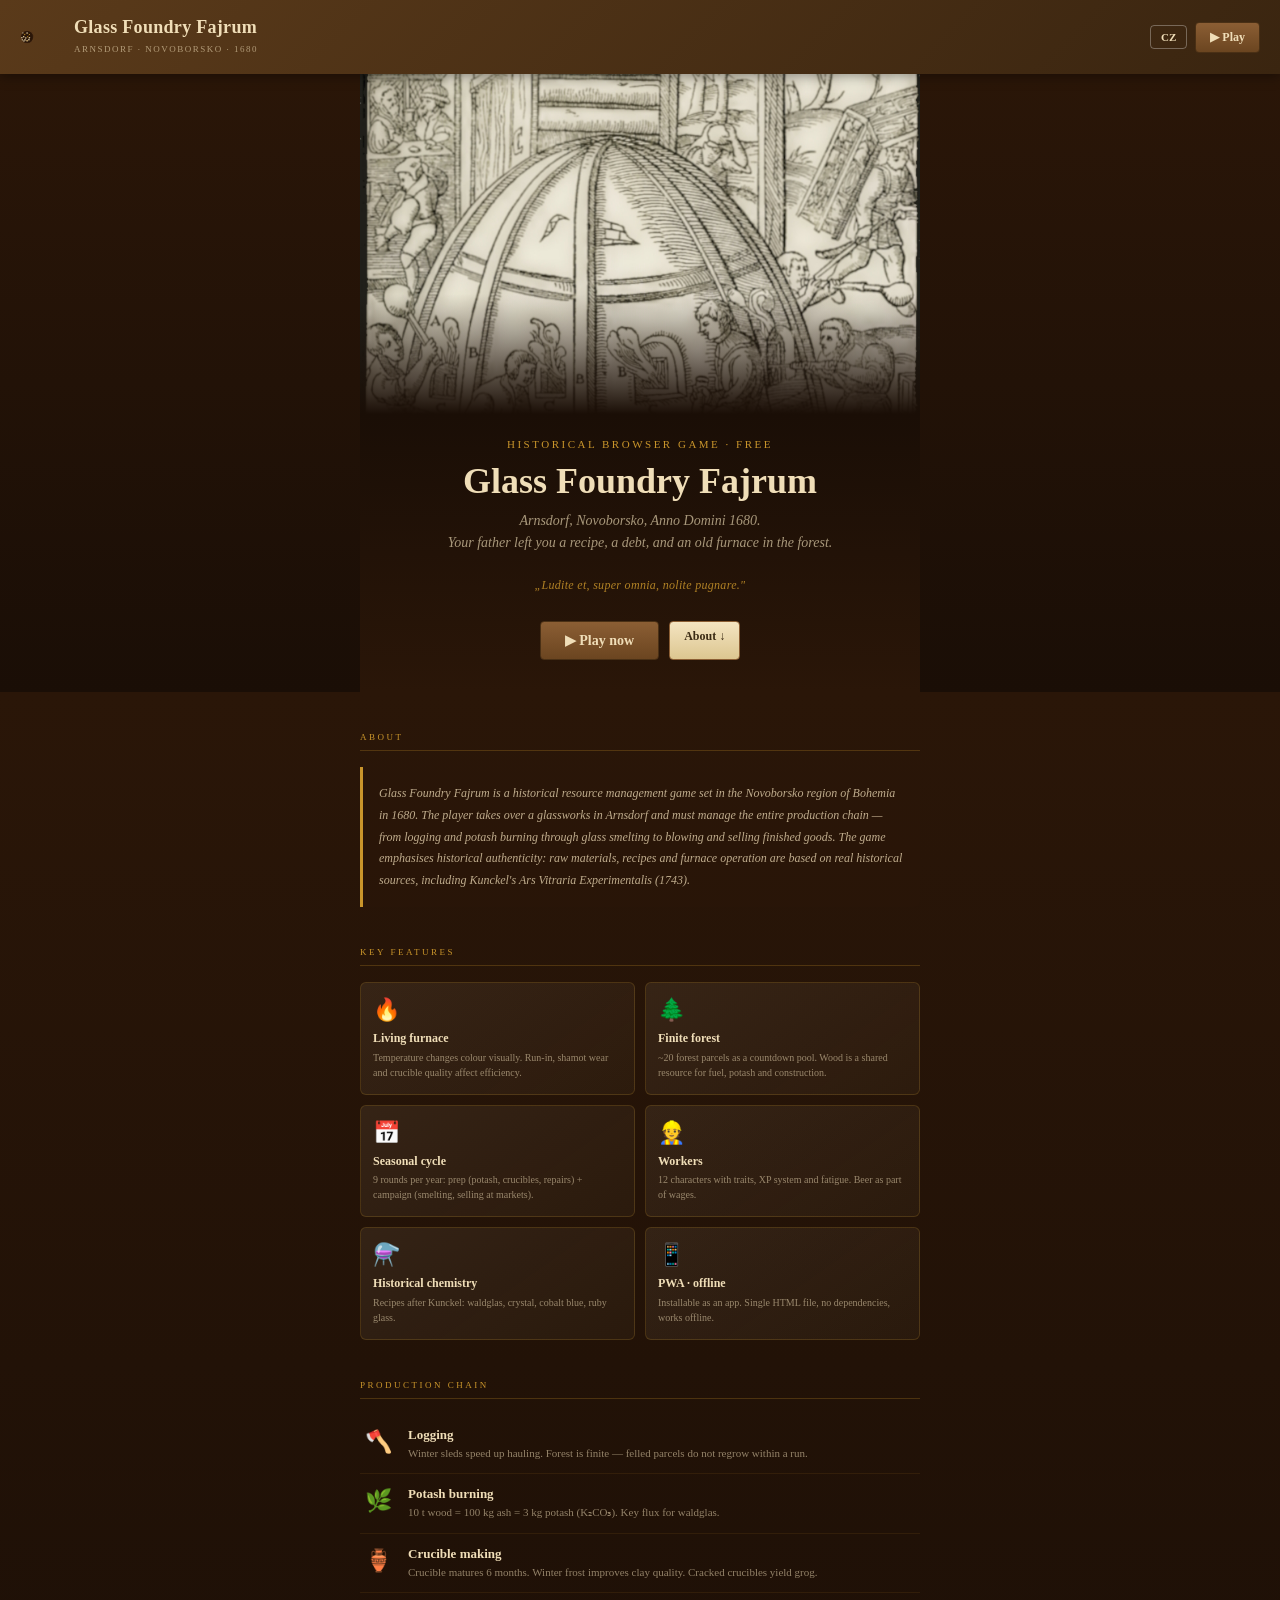
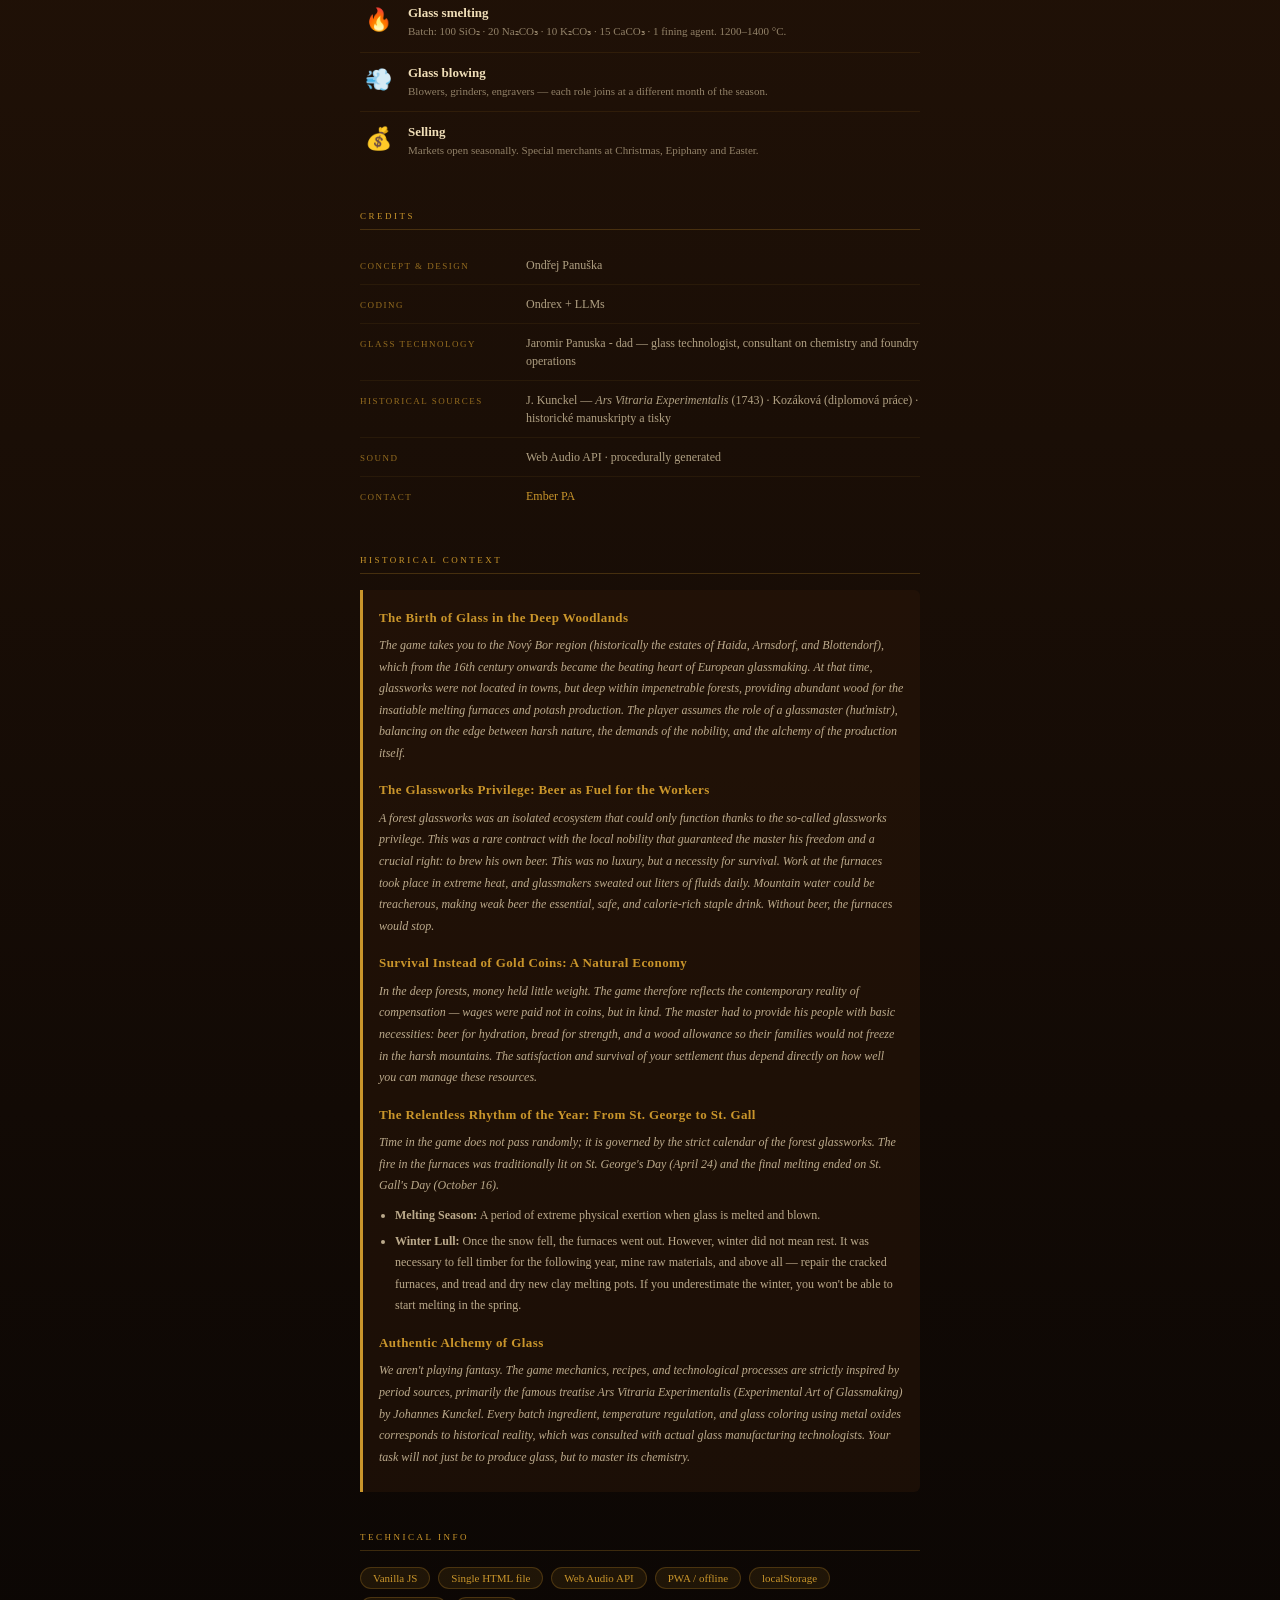
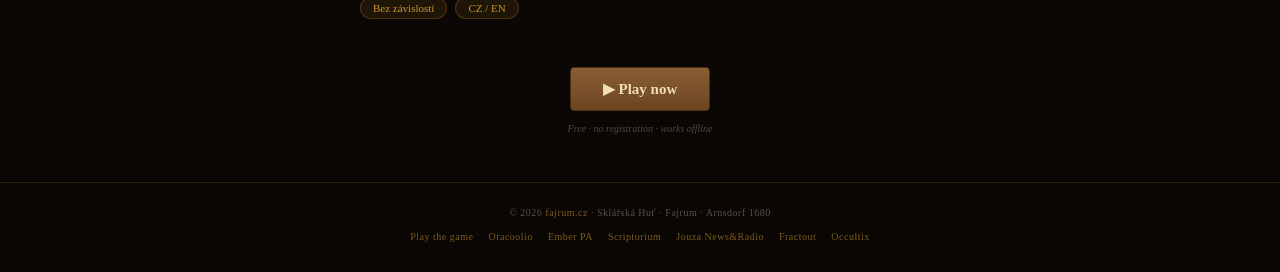
==== commit a4280cd2: "Update about.html" ====
--- a/about.html
+++ b/about.html
@@ -5,18 +5,18 @@
 <meta name="viewport" content="width=device-width, initial-scale=1.0">
 
 <!-- SEO -->
-<title>Sklářská Huť — Středověká sklářská strategie | fajrum.cz</title>
-<meta name="description" content="Sklářská Huť je prohlížečová historická hra zasazená do Novoborska roku 1680. Buduj sklárnu od těžby dřeva a písku až po prodej luxusního skla. Zdarma, bez instalace.">
-<meta name="keywords" content="sklářská huť, historická hra, sklářství, středověká strategie, Novoborsko, Arnsdorf, resource management, browser game, česká hra">
-<meta name="author" content="fajrum.cz">
+<title>Sklářská Huť Fajrum — Středověká sklářská strategie | fajrum.cz</title>
+<meta name="description" content="Sklářská Huť Fajrum je prohlížečová historická hra zasazená do Novoborska roku 1680. Buduj sklárnu od těžby dřeva a písku až po prodej luxusního skla. Zdarma, bez instalace.">
+<meta name="keywords" content="sklářská huť, historická hra, fajrum, sklářství, středověká strategie, Novoborsko, Arnsdorf, resource management, browser game, česká hra">
+<meta name="author" content="Ondrex">
 <meta name="robots" content="index, follow">
 <link rel="canonical" href="https://fajrum.cz/about.html">
 
 <!-- Open Graph -->
 <meta property="og:type" content="website">
 <meta property="og:url" content="https://fajrum.cz/about.html">
-<meta property="og:title" content="Sklářská Huť — Středověká sklářská strategie">
-<meta property="og:description" content="Buduj sklárnu v Arnsdorfu roku 1680. Od těžby dřeva po luxusní benátské sklo. Historicky autentická browser hra zdarma.">
+<meta property="og:title" content="Sklářská Huť Fajrum — Středověká sklářská strategie">
+<meta property="og:description" content="Buduj sklárnu Fajrum v Arnsdorfu roku 1680. Od těžby dřeva po luxusní benátské sklo. Historicky autentická browser hra zdarma.">
 <meta property="og:image" content="https://fajrum.cz/intro.jpg">
 <meta property="og:locale" content="cs_CZ">
 <meta property="og:locale:alternate" content="en_US">
@@ -24,8 +24,8 @@
 
 <!-- Twitter Card -->
 <meta name="twitter:card" content="summary_large_image">
-<meta name="twitter:title" content="Sklářská Huť — Středověká sklářská strategie">
-<meta name="twitter:description" content="Buduj sklárnu v Arnsdorfu roku 1680. Browser hra zdarma.">
+<meta name="twitter:title" content="Sklářská Huť Fajrum — Středověká sklářská strategie">
+<meta name="twitter:description" content="Buduj sklárnu Fajrum v Arnsdorfu roku 1680. Browser hra zdarma.">
 <meta name="twitter:image" content="https://fajrum.cz/intro.jpg">
 
 <!-- PWA -->
@@ -492,8 +492,8 @@
       <circle cx="54" cy="54" r="48" fill="none" stroke="#8b5e34" stroke-width="1.5"/>
     </svg>
     <div class="header-logo-text">
-      <h1 id="hdr-title">Sklářská Huť</h1>
-      <small id="hdr-sub">Arnsdorf · Novoborsko · 1680</small>
+      <h1 id="hdr-title">Sklářská Huť Fajrum</h1>
+      <small id="hdr-sub">Fajrum · Arnsdorf · Novoborsko · 1680</small>
     </div>
   </a>
   <div class="header-actions">
@@ -509,8 +509,8 @@
          onerror="this.parentElement.style.display='none'">
   </div>
   <div class="hero-text">
-    <div class="hero-tagline" id="hero-tagline">Historická browser hra · zdarma</div>
-    <h2 class="hero-title" id="hero-title">Sklářská Huť</h2>
+    <div class="hero-tagline" id="hero-tagline">Historická browser Fajrum hra · zdarma</div>
+    <h2 class="hero-title" id="hero-title">Sklářská Huť Fajrum</h2>
     <p class="hero-subtitle" id="hero-subtitle">
       Arnsdorf, Novoborsko, Anno Domini 1680.<br>
       Otec ti zanechal recept, dluh a starou pec v lese.
@@ -530,7 +530,7 @@
   <div class="section">
     <div class="section-label" id="sec-about-label">O hře</div>
     <div class="history-block" id="about-text">
-      Sklářská Huť je historická resource management hra zasazená do severočeského Novoborska
+      Sklářská Huť Fajum je historická resource management hra zasazená do severočeského Novoborska
       roku 1680. Hráč přebírá vedení sklárny v Arnsdorfu a musí zvládnout celý výrobní řetězec —
       od těžby dřeva a výroby potaše přes tavení skloviny až po foukání a prodej hotových výrobků.
       Hra klade důraz na historickou autentičnost: suroviny, receptury i provoz pece vycházejí
@@ -688,7 +688,7 @@
 </main>
 
 <footer class="site-footer">
-  <div>© 2026 <a href="https://fajrum.cz">fajrum.cz</a> · Sklářská Huť · Arnsdorf 1680</div>
+  <div>© 2026 <a href="https://fajrum.cz">fajrum.cz</a> · Sklářská Huť · Fajrum · Arnsdorf 1680</div>
   <div class="footer-links">
     <a href="index.html" id="footer-play">Hrát hru</a>
     <span class="footer-sep">·</span>
@@ -709,16 +709,16 @@
 <script>
 const T = {
   cs: {
-    'hdr-title': 'Sklářská Huť',
+    'hdr-title': 'Sklářská Huť Fajrum',
     'hdr-sub': 'Arnsdorf · Novoborsko · 1680',
     'play-btn': '▶ Hrát',
     'hero-tagline': 'Historická browser hra · zdarma',
-    'hero-title': 'Sklářská Huť',
+    'hero-title': 'Sklářská Huť Fajrum',
     'hero-subtitle': 'Arnsdorf, Novoborsko, Anno Domini 1680.<br>Otec ti zanechal recept, dluh a starou pec v lese.',
     'cta-play': '▶ Spustit hru',
     'cta-about': 'O hře ↓',
     'sec-about-label': 'O hře',
-    'about-text': 'Sklářská Huť je historická resource management hra zasazená do severočeského Novoborska roku 1680. Hráč přebírá vedení sklárny v Arnsdorfu a musí zvládnout celý výrobní řetězec — od těžby dřeva a výroby potaše přes tavení skloviny až po foukání a prodej hotových výrobků. Hra klade důraz na historickou autentičnost: suroviny, receptury i provoz pece vycházejí ze skutečných historických pramenů, včetně Kunckelovy <em>Ars Vitraria Experimentalis</em> (1743).',
+    'about-text': 'Sklářská Huť Fajrum je historická resource management hra zasazená do severočeského Novoborska roku 1680. Hráč přebírá vedení sklárny v Arnsdorfu a musí zvládnout celý výrobní řetězec — od těžby dřeva a výroby potaše přes tavení skloviny až po foukání a prodej hotových výrobků. Hra klade důraz na historickou autentičnost: suroviny, receptury i provoz pece vycházejí ze skutečných historických pramenů, včetně Kunckelovy <em>Ars Vitraria Experimentalis</em> (1743).',
     'sec-features-label': 'Klíčové vlastnosti',
     'f1-title': 'Živá pec', 'f1-desc': 'Teplota vizuálně mění barvu. Zaběhnutost, šamot a kvalita pánve ovlivňují účinnost.',
     'f2-title': 'Konečný les', 'f2-desc': '~20 parcel lesa jako odpočítávající zásobník. Dřevo je sdílený zdroj pro palivo, potaš i stavbu.',
@@ -752,16 +752,16 @@
     'cr6-role': 'Kontakt',
   },
   en: {
-    'hdr-title': 'Glass Foundry',
+    'hdr-title': 'Glass Foundry Fajrum',
     'hdr-sub': 'Arnsdorf · Novoborsko · 1680',
     'play-btn': '▶ Play',
     'hero-tagline': 'Historical browser game · free',
-    'hero-title': 'Glass Foundry',
+    'hero-title': 'Glass Foundry Fajrum',
     'hero-subtitle': 'Arnsdorf, Novoborsko, Anno Domini 1680.<br>Your father left you a recipe, a debt, and an old furnace in the forest.',
     'cta-play': '▶ Play now',
     'cta-about': 'About ↓',
     'sec-about-label': 'About',
-    'about-text': 'Glass Foundry is a historical resource management game set in the Novoborsko region of Bohemia in 1680. The player takes over a glassworks in Arnsdorf and must manage the entire production chain — from logging and potash burning through glass smelting to blowing and selling finished goods. The game emphasises historical authenticity: raw materials, recipes and furnace operation are based on real historical sources, including Kunckel\'s <em>Ars Vitraria Experimentalis</em> (1743).',
+    'about-text': 'Glass Foundry Fajrum is a historical resource management game set in the Novoborsko region of Bohemia in 1680. The player takes over a glassworks in Arnsdorf and must manage the entire production chain — from logging and potash burning through glass smelting to blowing and selling finished goods. The game emphasises historical authenticity: raw materials, recipes and furnace operation are based on real historical sources, including Kunckel\'s <em>Ars Vitraria Experimentalis</em> (1743).',
     'sec-features-label': 'Key features',
     'f1-title': 'Living furnace', 'f1-desc': 'Temperature changes colour visually. Run-in, shamot wear and crucible quality affect efficiency.',
     'f2-title': 'Finite forest', 'f2-desc': '~20 forest parcels as a countdown pool. Wood is a shared resource for fuel, potash and construction.',
@@ -813,8 +813,8 @@
   // Update meta description for crawlers (soft)
   document.querySelector('meta[name="description"]').content =
     lang === 'cs'
-      ? 'Sklářská Huť je prohlížečová historická hra zasazená do Novoborska roku 1680. Buduj sklárnu od těžby dřeva a písku až po prodej luxusního skla. Zdarma, bez instalace.'
-      : 'Glass Foundry is a historical browser game set in Bohemia in 1680. Build a glassworks from logging and sand to selling luxury glass. Free, no install required.';
+      ? 'Sklářská Huť Fajrum je prohlížečová historická hra zasazená do Novoborska roku 1680. Buduj sklárnu od těžby dřeva a písku až po prodej luxusního skla. Zdarma, bez instalace.'
+      : 'Glass Foundry Fajrum is a historical browser game set in Bohemia in 1680. Build a glassworks from logging and sand to selling luxury glass. Free, no install required.';
 }
 
 function toggleLang() {
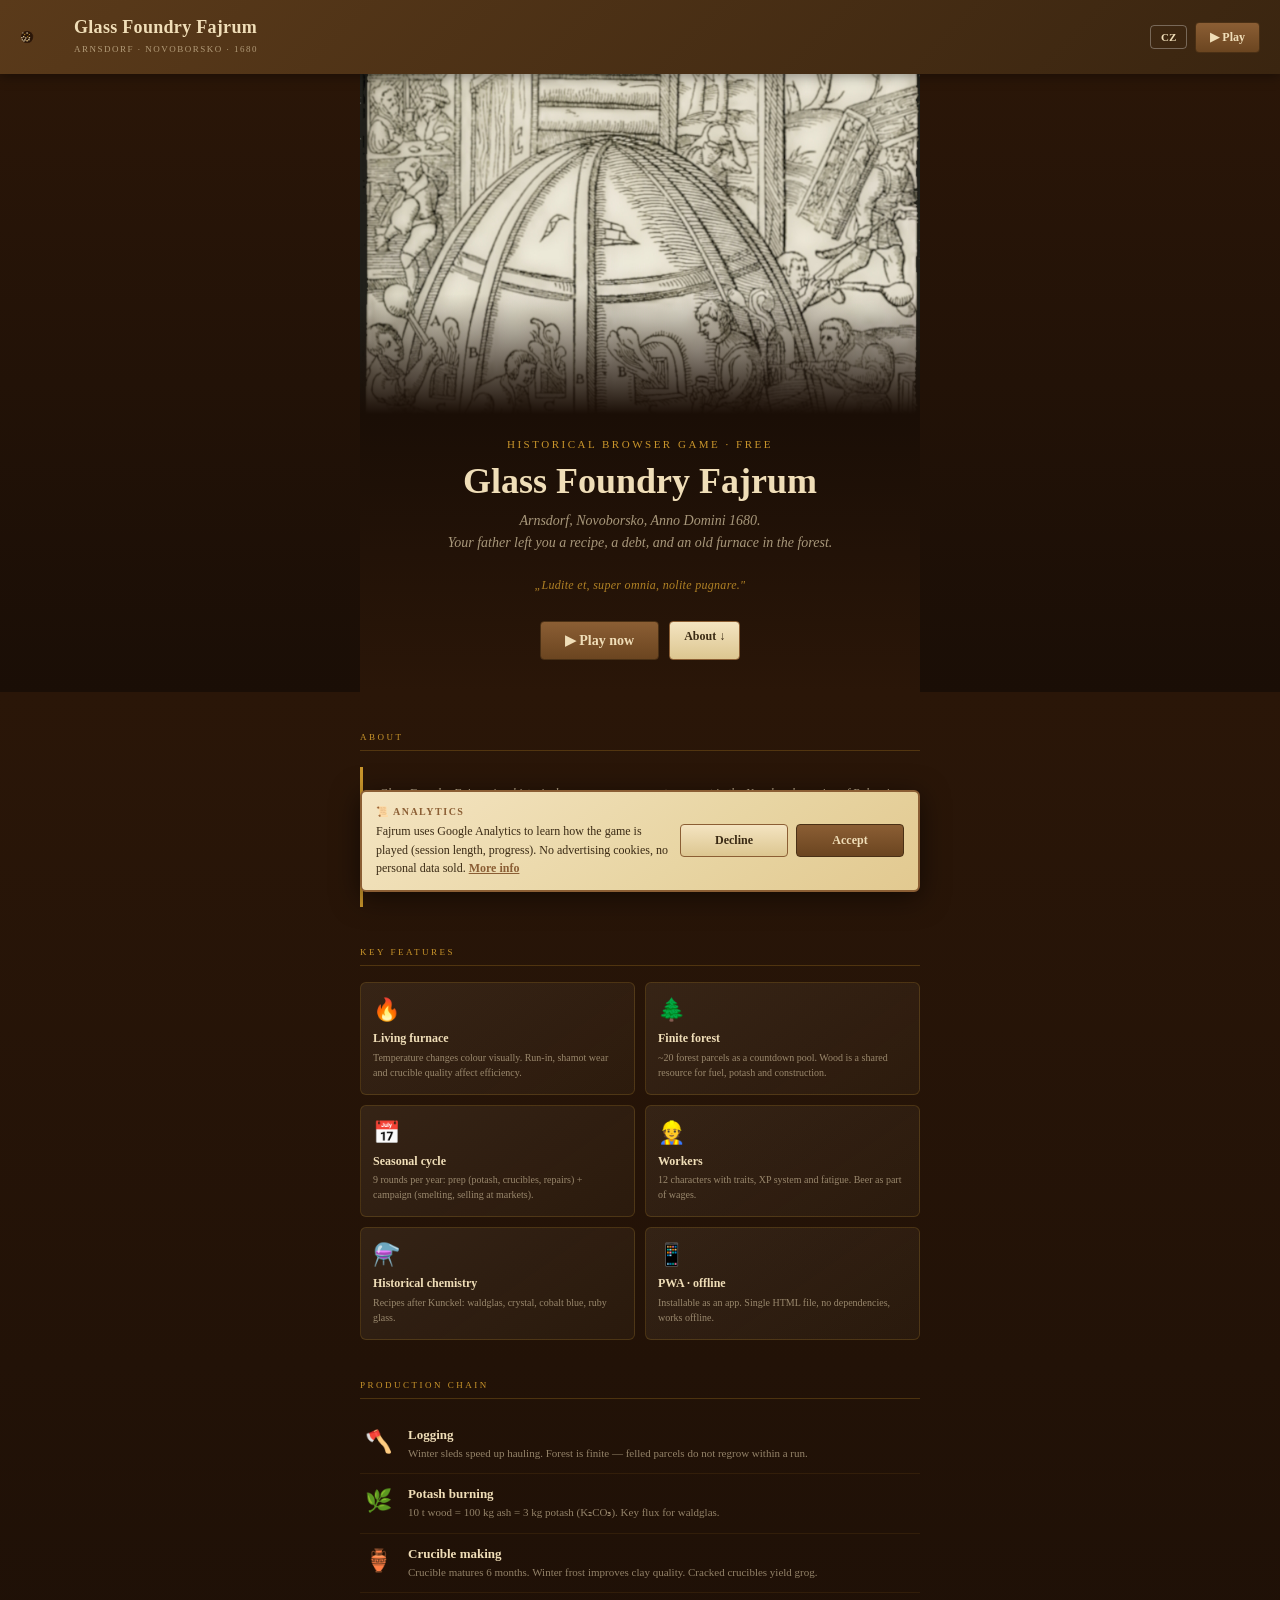
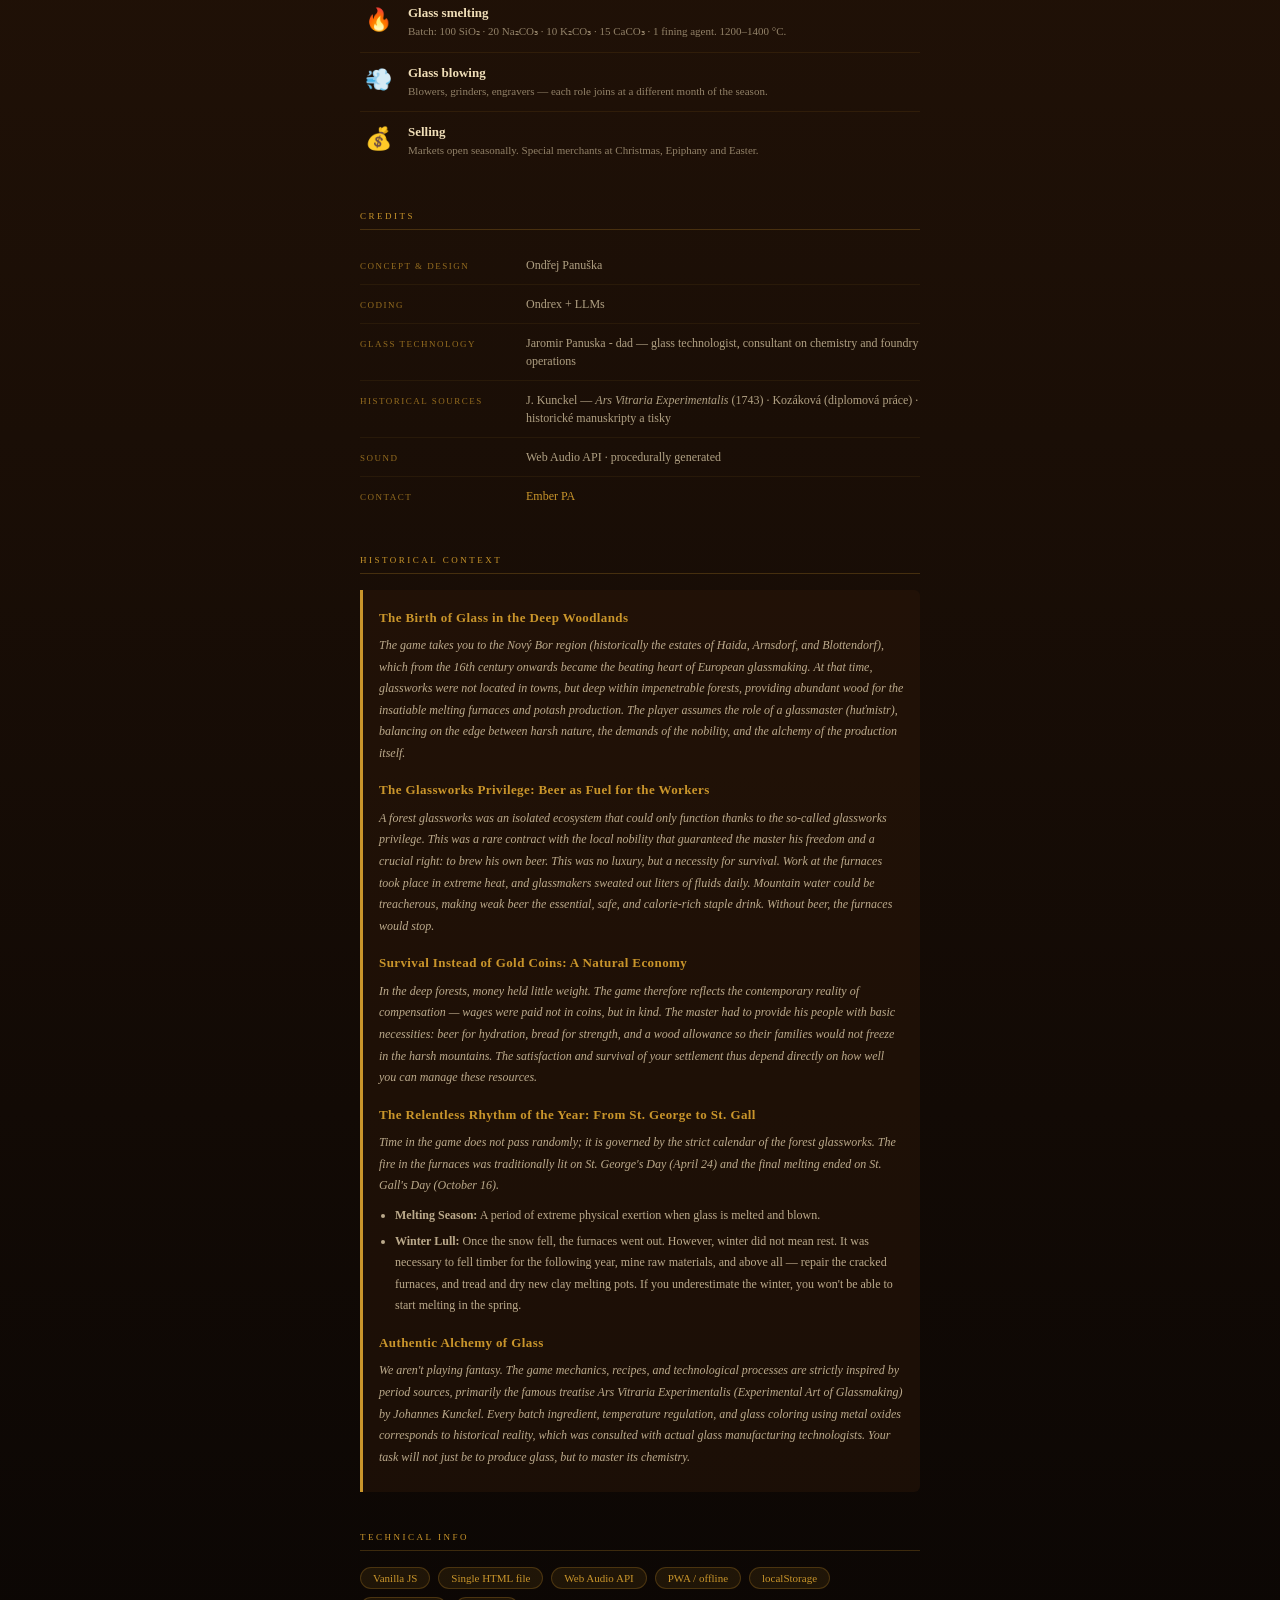
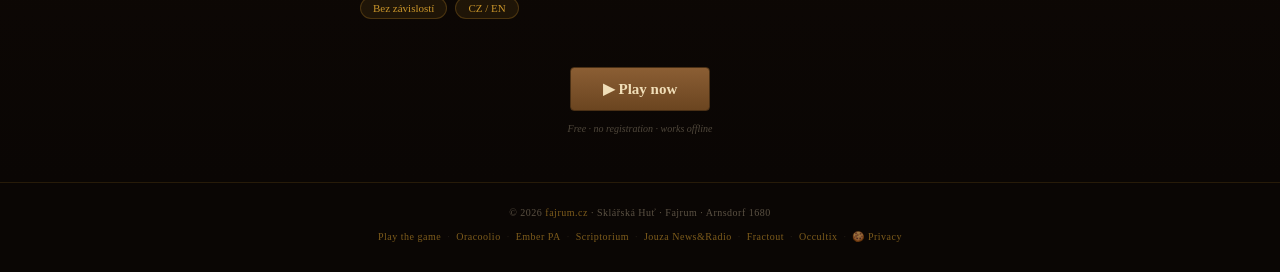
==== commit 20187751: "Implement Google Tag Manager and consent management Added Google Tag Manager and consent banner for " ====
--- a/about.html
+++ b/about.html
@@ -1,6 +1,29 @@
 <!DOCTYPE html>
 <html lang="cs">
 <head>
+<!-- Consent Mode v2 (advanced) — default state, must load before GTM -->
+<script>
+window.dataLayer = window.dataLayer || [];
+function gtag(){dataLayer.push(arguments);}
+gtag('consent', 'default', {
+  ad_storage: 'denied',
+  ad_user_data: 'denied',
+  ad_personalization: 'denied',
+  analytics_storage: 'denied',
+  functionality_storage: 'denied',
+  wait_for_update: 500
+});
+gtag('set', 'ads_data_redaction', true);
+// Vracející se hráč se souhlasem → update ještě před načtením GTM
+try{ if(localStorage.getItem('sh_consent')==='granted'){ gtag('consent','update',{analytics_storage:'granted',functionality_storage:'granted'}); } }catch(e){}
+</script>
+<!-- Google Tag Manager -->
+<script>(function(w,d,s,l,i){w[l]=w[l]||[];w[l].push({'gtm.start':
+new Date().getTime(),event:'gtm.js'});var f=d.getElementsByTagName(s)[0],
+j=d.createElement(s),dl=l!='dataLayer'?'&l='+l:'';j.async=true;j.src=
+'https://www.googletagmanager.com/gtm.js?id='+i+dl;f.parentNode.insertBefore(j,f);
+})(window,document,'script','dataLayer','GTM-NMMMMNPZ');</script>
+<!-- End Google Tag Manager -->
 <meta charset="UTF-8">
 <meta name="viewport" content="width=device-width, initial-scale=1.0">
 
@@ -21,6 +44,9 @@
 <meta property="og:locale" content="cs_CZ">
 <meta property="og:locale:alternate" content="en_US">
 <meta property="og:site_name" content="fajrum.cz">
+<link rel="alternate" hreflang="cs" href="https://fajrum.cz/about.html" />
+<link rel="alternate" hreflang="en" href="https://fajrum.cz/about.html" />
+<link rel="alternate" hreflang="x-default" href="https://fajrum.cz/about.html" />
 
 <!-- Twitter Card -->
 <meta name="twitter:card" content="summary_large_image">
@@ -52,8 +78,8 @@
   },
   "author": {
     "@type": "Organization",
-    "name": "fajrum.cz",
-    "url": "https://fajrum.cz"
+    "name": "Ember PA",
+    "url": "https://fajrum.cz/about.html"
   },
   "inLanguage": ["cs", "en"],
   "image": "https://fajrum.cz/intro.jpg"
@@ -458,6 +484,10 @@
 </style>
 </head>
 <body>
+<!-- Google Tag Manager (noscript) -->
+<noscript><iframe src="https://www.googletagmanager.com/ns.html?id=GTM-NMMMMNPZ"
+height="0" width="0" style="display:none;visibility:hidden"></iframe></noscript>
+<!-- End Google Tag Manager (noscript) -->
 
 <!-- HEADER -->
 <header class="site-header">
@@ -703,6 +733,8 @@
     <a href="https://fractout.com/" target="_blank" rel="noopener">Fractout</a>
     <span class="footer-sep">·</span>
     <a href="https://occultix.app/" target="_blank" rel="noopener">Occultix</a>
+    <span class="footer-sep">·</span>
+    <a href="#" id="footer-privacy" onclick="if(typeof shConsentInfo==='function')shConsentInfo();return false;">🍪 Soukromí</a>
   </div>
 </footer>
 
@@ -740,6 +772,7 @@
     'cta-note': 'Zdarma · bez registrace · funguje offline',
     'footer-play': 'Hrát hru',
     'lang-toggle': 'EN',
+    'footer-privacy': '🍪 Soukromí',
     'play-btn-lbl': '▶ Hrát',
     'sec-credits-label': 'Credits',
     'cr1-role': 'Nápad & design',
@@ -783,6 +816,7 @@
     'cta-note': 'Free · no registration · works offline',
     'footer-play': 'Play the game',
     'lang-toggle': 'CZ',
+    'footer-privacy': '🍪 Privacy',
     'play-btn-lbl': '▶ Play',
     'sec-credits-label': 'Credits',
     'cr1-role': 'Concept & design',
@@ -828,5 +862,199 @@
 if (saved) lang = saved;
 applyLang();
 </script>
+<!-- ════════════════════════════════════════
+     CONSENT BANNER (GDPR / Google Consent Mode v2 — advanced)
+     Klíč: sh_consent ("granted" | "denied") — nezávislý na sh_v9
+════════════════════════════════════════ -->
+<script>
+(function(){
+  var KEY="sh_consent";
+  var CSS=`
+#shc-bar{position:fixed;left:50%;bottom:calc(8px + env(safe-area-inset-bottom,0px));
+  transform:translateX(-50%);width:calc(100% - 16px);max-width:560px;z-index:10001;display:none;
+  background:linear-gradient(145deg,#f4e4c1,#e8d5a3 60%,#e2c990);color:#3a2a14;
+  border:2px solid #8b5e34;border-radius:6px;box-shadow:0 6px 28px rgba(0,0,0,.55);
+  font-family:'Palatino Linotype','Book Antiqua',Georgia,serif;padding:12px 14px;text-align:left;}
+#shc-bar.shc-on{display:block;animation:shcIn .3s ease;}
+@keyframes shcIn{from{opacity:0;transform:translate(-50%,12px);}to{opacity:1;transform:translate(-50%,0);}}
+.shc-inner{display:flex;align-items:center;gap:12px;flex-wrap:wrap;}
+.shc-text{flex:1 1 280px;font-size:12px;line-height:1.55;}
+.shc-title{display:block;font-size:10px;text-transform:uppercase;letter-spacing:1.5px;color:#8b5e34;font-weight:700;margin-bottom:3px;}
+.shc-text a,.shc-box a{color:#8b5e34;font-weight:700;text-decoration:underline;cursor:pointer;}
+.shc-actions{display:flex;gap:8px;flex:0 0 auto;}
+.shc-btn{min-width:108px;padding:8px 14px;border-radius:4px;border:1px solid #8b5e34;
+  background:linear-gradient(180deg,#f4e4c1,#dcc690);color:#3a2a14;
+  font-family:inherit;font-size:12px;font-weight:600;cursor:pointer;}
+.shc-btn:hover{filter:brightness(1.05);}
+.shc-btn.shc-accept{background:linear-gradient(180deg,#8b5e34,#6b4520);color:#f0deb8;border-color:#4a3015;}
+@media (max-width:520px){.shc-actions{flex:1 1 100%;}.shc-btn{flex:1;min-width:0;}}
+#shc-modal{position:fixed;inset:0;z-index:10002;background:rgba(0,0,0,.6);display:none;
+  align-items:center;justify-content:center;padding:16px;}
+#shc-modal.shc-on{display:flex;}
+.shc-box{background:linear-gradient(145deg,#f4e4c1,#e8d5a3);color:#3a2a14;border:2px solid #8b5e34;
+  border-radius:6px;max-width:440px;width:100%;max-height:80vh;overflow:auto;padding:18px;text-align:left;
+  font-family:'Palatino Linotype','Book Antiqua',Georgia,serif;box-shadow:0 6px 32px rgba(0,0,0,.5);}
+.shc-box h3{font-size:15px;margin:0 0 10px;color:#3a2a14;}
+.shc-box p{font-size:12px;line-height:1.6;margin:0 0 8px;}
+.shc-box .shc-actions{margin-top:12px;justify-content:flex-end;flex-wrap:wrap;}
+.shc-status{font-size:11px;color:#8b5e34;font-style:italic;border-top:1px solid rgba(42,26,10,.15);padding-top:8px;margin-top:4px;}
+`;
+  var TX={
+    cs:{
+      title:`📜 Měření návštěvnosti`,
+      text:`Fajrum používá Google Analytics, aby věděl, jak se hra hraje (délka hraní, postup hrou). Žádné reklamní cookies, žádná osobní data k prodeji.`,
+      more:`Více info`,
+      deny:`Odmítám`,
+      accept:`Souhlasím`,
+      close:`✕ Zavřít`,
+      mTitle:`🍪 Soukromí a měření`,
+      m1:`Fajrum měří návštěvnost pomocí Google Analytics 4 (přes Google Tag Manager). Zajímá nás jen to, jak se hra hraje: kolik lidí ji spustí, jak dlouho hrají a kam až se dostanou.`,
+      m2:`Nepoužíváme reklamní cookies ani remarketing a žádná osobní data neprodáváme ani nesdílíme s dalšími stranami. Google Analytics 4 neukládá IP adresy.`,
+      m3:`Dokud souhlas nedáte, neukládají se žádné analytické cookies — Google dostává pouze anonymní signály bez cookies (Google Consent Mode v2).`,
+      m4:`Volbu můžete kdykoli změnit ve hře v ⚙️ Nastavení → Soukromí, nebo odkazem 🍪 Soukromí v patičce stránky O hře. Globální odhlášení: <a href="https://tools.google.com/dlpage/gaoptout" target="_blank" rel="noopener">doplněk Google Analytics Opt-out</a>.`,
+      m5:`Provozovatel: Ember PA · <a href="https://ember-pa.cz/" target="_blank" rel="noopener">ember-pa.cz</a>`,
+      st:`Aktuální volba`,
+      sG:`souhlas udělen`,
+      sD:`odmítnuto`,
+      sN:`zatím nerozhodnuto`
+    },
+    en:{
+      title:`📜 Analytics`,
+      text:`Fajrum uses Google Analytics to learn how the game is played (session length, progress). No advertising cookies, no personal data sold.`,
+      more:`More info`,
+      deny:`Decline`,
+      accept:`Accept`,
+      close:`✕ Close`,
+      mTitle:`🍪 Privacy & analytics`,
+      m1:`Fajrum measures traffic with Google Analytics 4 (via Google Tag Manager). We only want to know how the game is played: how many people start it, how long they play and how far they get.`,
+      m2:`We use no advertising cookies or remarketing, and no personal data is sold or shared with third parties. Google Analytics 4 does not store IP addresses.`,
+      m3:`Until you consent, no analytics cookies are stored — Google only receives anonymous cookieless signals (Google Consent Mode v2).`,
+      m4:`You can change your choice at any time in the game under ⚙️ Settings → Privacy, or via the 🍪 Privacy link in the footer of the About page. Global opt-out: <a href="https://tools.google.com/dlpage/gaoptout" target="_blank" rel="noopener">Google Analytics Opt-out add-on</a>.`,
+      m5:`Operator: Ember PA · <a href="https://ember-pa.cz/" target="_blank" rel="noopener">ember-pa.cz</a>`,
+      st:`Current choice`,
+      sG:`accepted`,
+      sD:`declined`,
+      sN:`not decided yet`
+    }
+  };
+  var bar=null, modal=null, shownLang=null;
+
+  function curLang(){
+    try{ if(typeof G!=="undefined"&&G&&G.lang){ return G.lang==="en"?"en":"cs"; } }catch(e){}
+    try{ if(typeof lang==="string"){ return lang==="en"?"en":"cs"; } }catch(e){}
+    return "cs";
+  }
+  function getSaved(){ try{ return localStorage.getItem(KEY); }catch(e){ return null; } }
+  function decided(){ var s=getSaved(); return s==="granted"||s==="denied"; }
+  function label(l){
+    var t=TX[l==="en"?"en":"cs"], s=getSaved();
+    return s==="granted"?t.sG:(s==="denied"?t.sD:t.sN);
+  }
+  function clearGaCookies(){
+    try{
+      var host=location.hostname, parts=host.split("."), root=parts.length>1?"."+parts.slice(-2).join("."):host;
+      document.cookie.split(";").forEach(function(c){
+        var n=c.split("=")[0].trim();
+        if(n.indexOf("_ga")===0||n.indexOf("_gid")===0||n.indexOf("_gat")===0){
+          var exp="=;expires=Thu, 01 Jan 1970 00:00:00 GMT;path=/";
+          document.cookie=n+exp;
+          document.cookie=n+exp+";domain="+host;
+          document.cookie=n+exp+";domain="+root;
+        }
+      });
+    }catch(e){}
+  }
+  function pushConsent(granted){
+    window.dataLayer=window.dataLayer||[];
+    if(typeof gtag==="function"){
+      gtag("consent","update",{
+        analytics_storage:granted?"granted":"denied",
+        functionality_storage:granted?"granted":"denied"
+      });
+    }
+    window.dataLayer.push({event:"consent_update",consent_analytics:granted?"granted":"denied"});
+  }
+  function injectCss(){
+    if(document.getElementById("shc-style")){ return; }
+    var s=document.createElement("style");
+    s.id="shc-style"; s.textContent=CSS;
+    document.head.appendChild(s);
+  }
+  function fillBar(){
+    var t=TX[curLang()];
+    shownLang=curLang();
+    bar.innerHTML=`<div class="shc-inner">
+  <div class="shc-text"><span class="shc-title">${t.title}</span>${t.text} <a href="#" class="shc-more">${t.more}</a></div>
+  <div class="shc-actions">
+    <button type="button" class="shc-btn shc-deny">${t.deny}</button>
+    <button type="button" class="shc-btn shc-accept">${t.accept}</button>
+  </div>
+</div>`;
+    bar.querySelector(".shc-more").addEventListener("click",function(e){ e.preventDefault(); openModal(); });
+    bar.querySelector(".shc-deny").addEventListener("click",function(){ setConsent(false); });
+    bar.querySelector(".shc-accept").addEventListener("click",function(){ setConsent(true); });
+  }
+  function fillModal(){
+    var t=TX[curLang()];
+    modal.innerHTML=`<div class="shc-box" role="dialog" aria-modal="true">
+  <h3>${t.mTitle}</h3>
+  <p>${t.m1}</p><p>${t.m2}</p><p>${t.m3}</p><p>${t.m4}</p><p>${t.m5}</p>
+  <div class="shc-status">${t.st}: <strong>${label(curLang())}</strong></div>
+  <div class="shc-actions">
+    <button type="button" class="shc-btn shc-close">${t.close}</button>
+    <button type="button" class="shc-btn shc-deny">${t.deny}</button>
+    <button type="button" class="shc-btn shc-accept">${t.accept}</button>
+  </div>
+</div>`;
+    modal.querySelector(".shc-close").addEventListener("click",closeModal);
+    modal.querySelector(".shc-deny").addEventListener("click",function(){ setConsent(false); });
+    modal.querySelector(".shc-accept").addEventListener("click",function(){ setConsent(true); });
+  }
+  function openBar(){
+    injectCss();
+    if(!bar){ bar=document.createElement("div"); bar.id="shc-bar"; bar.setAttribute("role","region"); document.body.appendChild(bar); }
+    fillBar();
+    bar.classList.add("shc-on");
+  }
+  function closeBar(){ if(bar){ bar.classList.remove("shc-on"); } }
+  function openModal(){
+    injectCss();
+    if(!modal){
+      modal=document.createElement("div"); modal.id="shc-modal";
+      modal.addEventListener("click",function(e){ if(e.target===modal){ closeModal(); } });
+      document.body.appendChild(modal);
+    }
+    fillModal();
+    modal.classList.add("shc-on");
+  }
+  function closeModal(){ if(modal){ modal.classList.remove("shc-on"); } }
+  function setConsent(granted){
+    try{ localStorage.setItem(KEY,granted?"granted":"denied"); }catch(e){}
+    pushConsent(granted);
+    if(!granted){ clearGaCookies(); }
+    closeBar(); closeModal();
+    // Hra: překreslit (stav v Nastavení) + pustit odložený PWA banner
+    try{ if(typeof G!=="undefined"&&G&&typeof render==="function"){ render(); } }catch(e){}
+    try{ if(typeof showInstallBanner==="function"){ showInstallBanner(); } }catch(e){}
+  }
+  // Přepnutí jazyka hry/stránky za otevřeného banneru → přeložit texty
+  document.addEventListener("click",function(){
+    setTimeout(function(){
+      if(shownLang!==null&&shownLang!==curLang()){
+        if(bar&&bar.classList.contains("shc-on")){ fillBar(); }
+        if(modal&&modal.classList.contains("shc-on")){ fillModal(); }
+        shownLang=curLang();
+      }
+    },0);
+  },true);
+
+  window.shConsentOpen=openBar;
+  window.shConsentInfo=openModal;
+  window.shConsentDecided=decided;
+  window.shConsentLabel=label;
+
+  if(!decided()){ openBar(); }
+})();
+</script>
 </body>
 </html>
